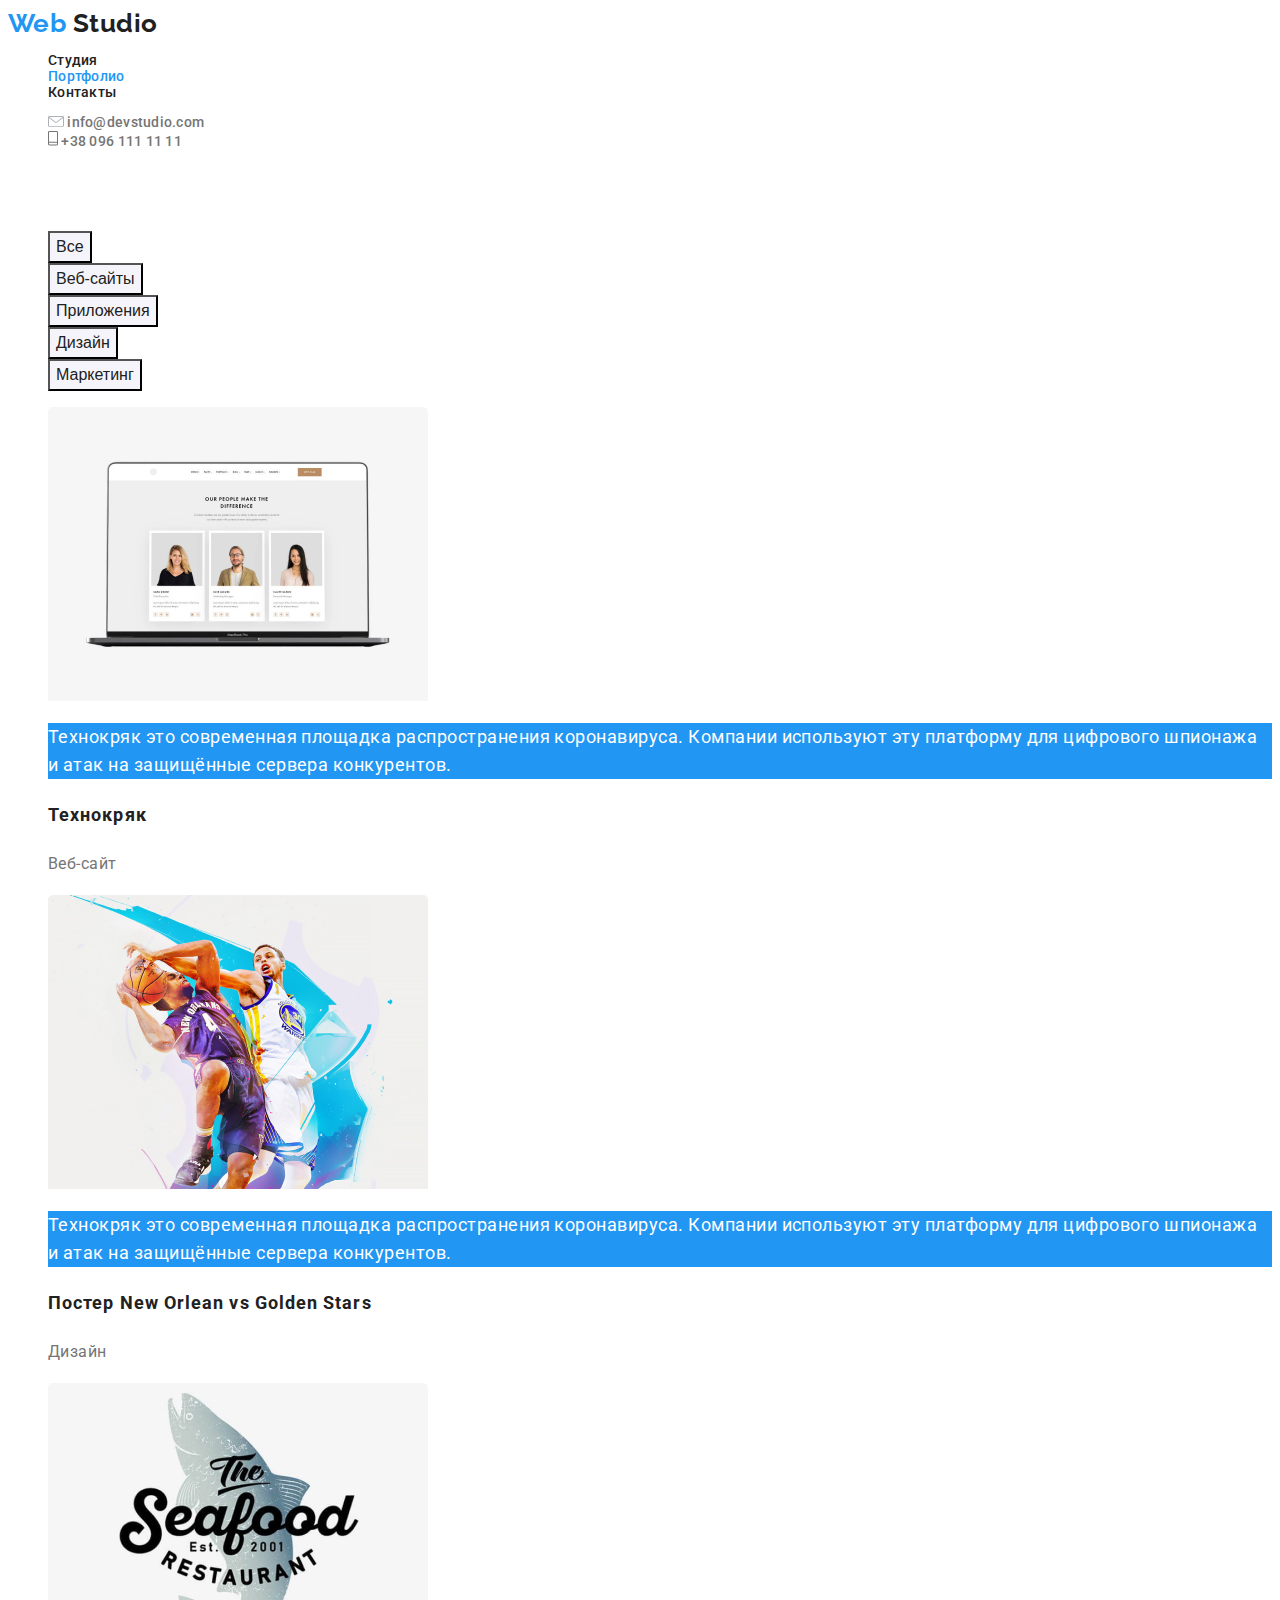
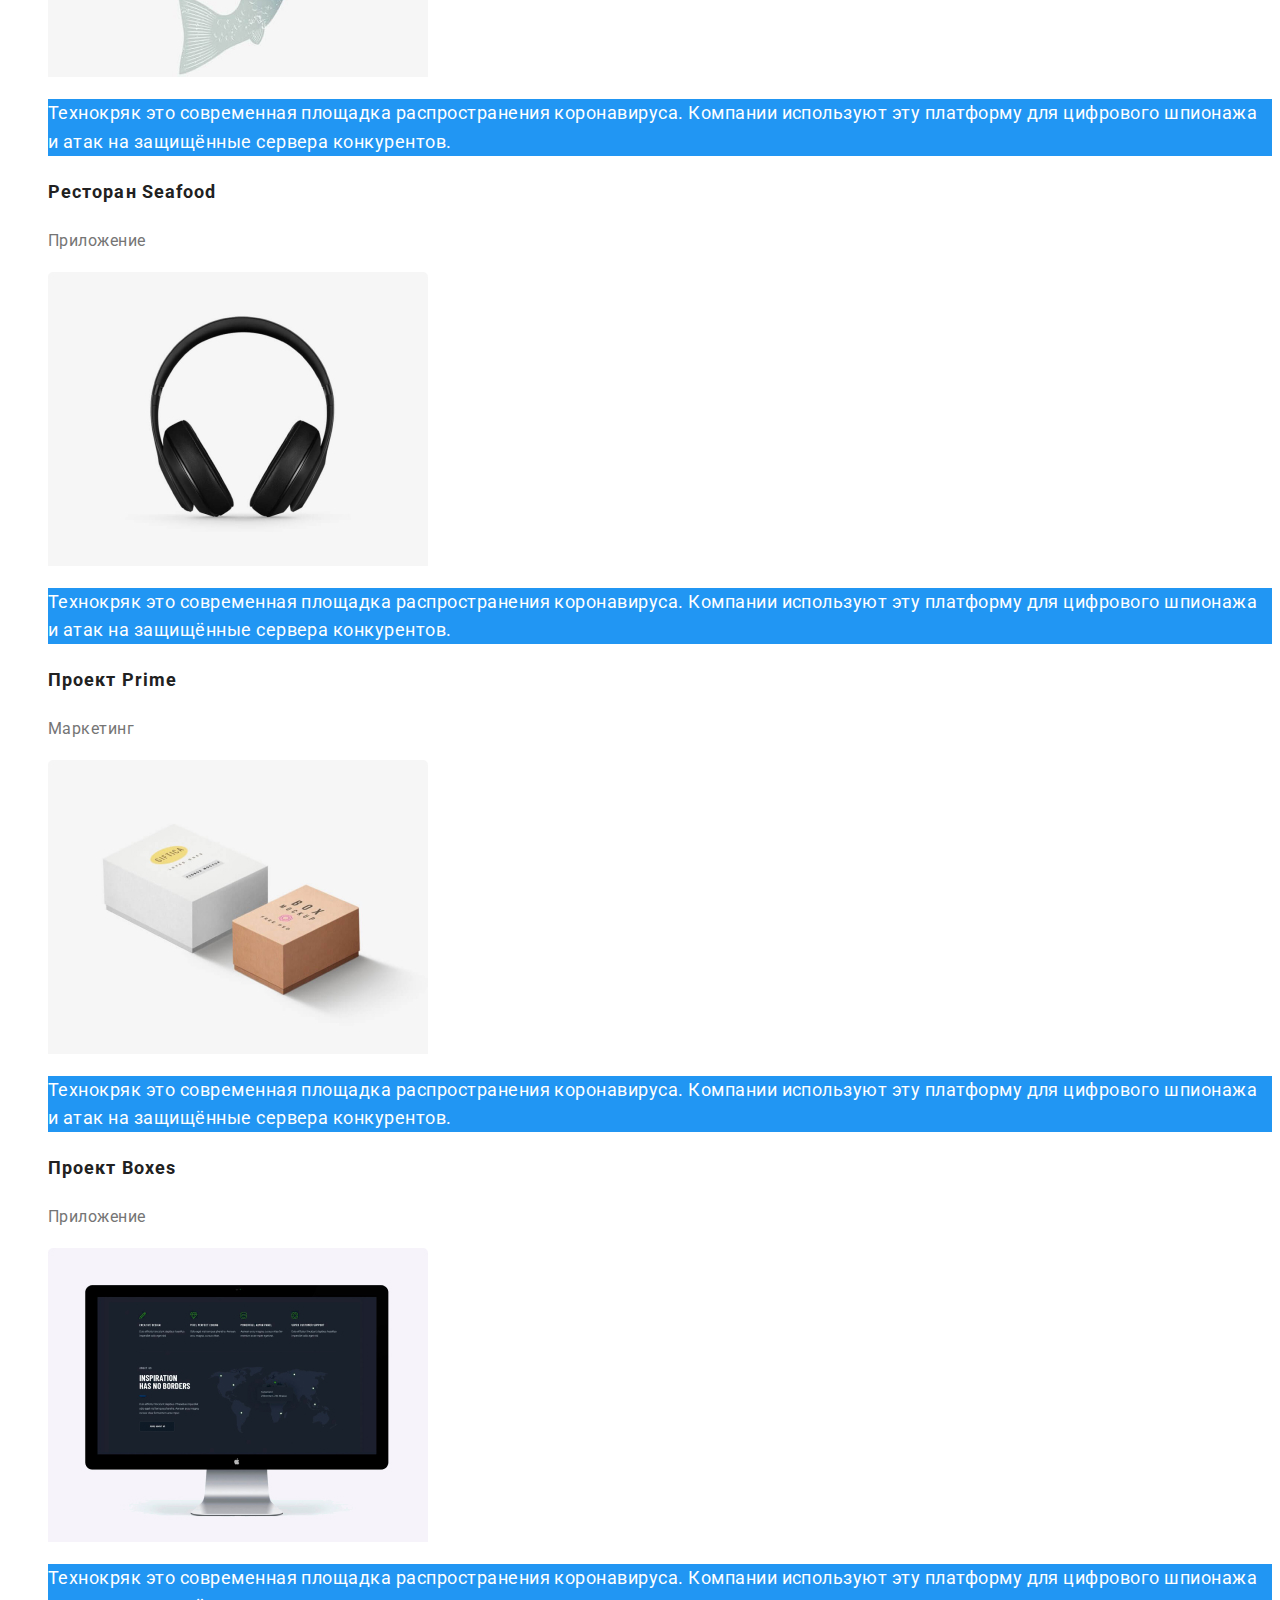
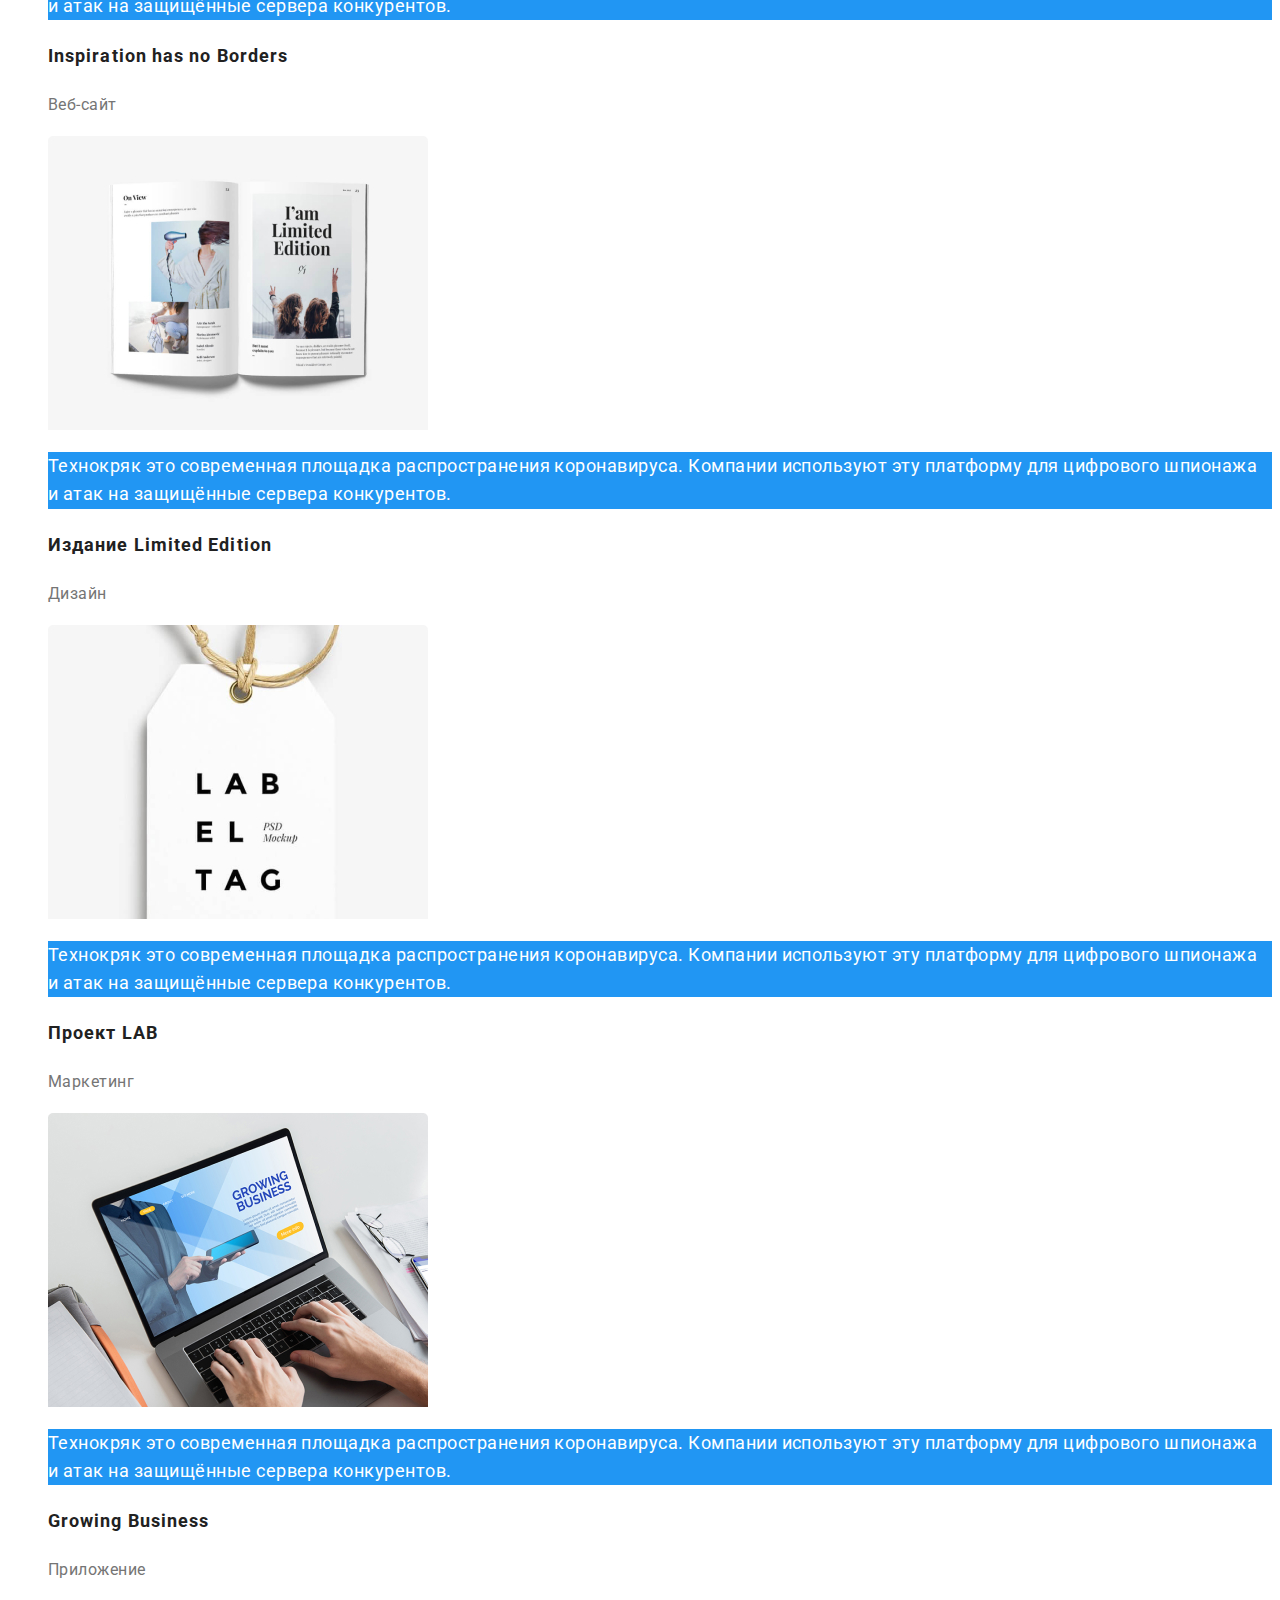
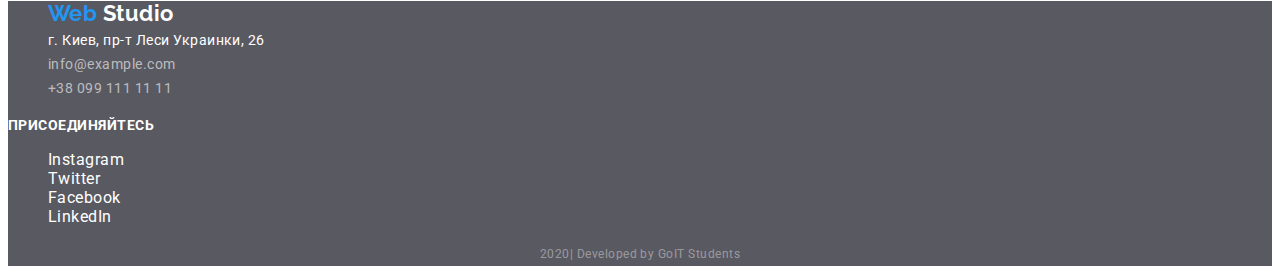
==== portfolio.html @ df4f9306 "Копия ДЗ№2" ====
<!DOCTYPE html>
<html lang="ru">
  <head>
    <meta charset="UTF-8" />
    <meta name="viewport" content="width=device-width, initial-scale=1.0" />
    <title>Portfolio</title>
    <link
      href="https://fonts.googleapis.com/css2?family=Raleway:wght@700&family=Roboto:wght@400;500;700;900&display=swap"
      rel="stylesheet"
    />
    <link rel="stylesheet" href="./css/styles.css" />
  </head>

  <body>
    <!--Шапка сайта-->
    <header>
      <nav>
        <a href="./" class="logo-header"
          ><span class="logo-parth-one">Web</span
          ><span class="logo-parth-two"> Studio</span></a
        >
        <ul class="logo-nav">
          <li><a href="./index.html" class="page">Студия</a></li>
          <li><a href="./portfolio.html" class="page-current">Портфолио</a></li>
          <li><a href="" class="page">Контакты</a></li>
        </ul>
      </nav>

      <ul class="logo-nav">
        <li>
          <img src="./images/mailto.svg" alt="Почта компании" />
          <a href="mailto:info@devstudio.com" class="contact"
            >info@devstudio.com</a
          >
        </li>
        <li>
          <img src="./images/telephone.svg" alt="Телефон компании" />
          <a href="tel:+380961111111" class="contact">+38 096 111 11 11</a>
        </li>
      </ul>
    </header>

    <main>
      <section>
        <h1 class="examples">Наши работы</h1>
        <ul>
          <li><button type="button" class="button">Все</button></li>
          <li><button type="button" class="button">Веб-сайты</button></li>
          <li><button type="button" class="button">Приложения</button></li>
          <li><button type="button" class="button">Дизайн</button></li>
          <li><button type="button" class="button">Маркетинг</button></li>
        </ul>
        <ul>
          <li>
            <a href="">
              <img
                src="./images/portf-one.jpg"
                alt="Веб-сайт Технокряк"
                width="380"
                height="294"
              />
              <p class="examples-text">
                Технокряк это современная площадка распространения коронавируса.
                Компании используют эту платформу для цифрового шпионажа и атак
                на защищённые сервера конкурентов.
              </p>
              <h2 class="examples-title">Технокряк</h2>
              <p class="example-button">Веб-сайт</p>
            </a>
          </li>
          <li>
            <a href="">
              <img
                src="./images/portf-two.jpg"
                alt="Постер New Orlean vs Golden Stars"
                width="380"
                height="294"
              />
              <p class="examples-text">
                Технокряк это современная площадка распространения коронавируса.
                Компании используют эту платформу для цифрового шпионажа и атак
                на защищённые сервера конкурентов.
              </p>
              <h2 class="examples-title">Постер New Orlean vs Golden Stars</h2>
              <p class="example-button">Дизайн</p>
            </a>
          </li>
          <li>
            <a href="">
              <img
                src="./images/portf-three.jpg"
                alt="Веб-приложение для ресторана Seafood"
                width="380"
                height="294"
              />
              <p class="examples-text">
                Технокряк это современная площадка распространения коронавируса.
                Компании используют эту платформу для цифрового шпионажа и атак
                на защищённые сервера конкурентов.
              </p>
              <h2 class="examples-title">Ресторан Seafood</h2>
              <p class="example-button">Приложение</p>
            </a>
          </li>
          <li>
            <a href="">
              <img
                src="./images/portf-four.jpg"
                alt="Проект Prime"
                width="380"
                height="294"
              />
              <p class="examples-text">
                Технокряк это современная площадка распространения коронавируса.
                Компании используют эту платформу для цифрового шпионажа и атак
                на защищённые сервера конкурентов.
              </p>
              <h2 class="examples-title">Проект Prime</h2>
              <p class="example-button">Маркетинг</p>
            </a>
          </li>
          <li>
            <a href="">
              <img
                src="./images/portf-five.jpg"
                alt="Приложение для проекта Boxes"
                width="380"
                height="294"
              />
              <p class="examples-text">
                Технокряк это современная площадка распространения коронавируса.
                Компании используют эту платформу для цифрового шпионажа и атак
                на защищённые сервера конкурентов.
              </p>
              <h2 class="examples-title">Проект Boxes</h2>
              <p class="example-button">Приложение</p>
            </a>
          </li>
          <li>
            <a href="">
              <img
                src="./images/portf-six.jpg"
                alt="Веб-сайт Inspiration has no Borders"
                width="380"
                height="294"
              />
              <p class="examples-text">
                Технокряк это современная площадка распространения коронавируса.
                Компании используют эту платформу для цифрового шпионажа и атак
                на защищённые сервера конкурентов.
              </p>
              <h2 class="examples-title">Inspiration has no Borders</h2>
              <p class="example-button">Веб-сайт</p>
            </a>
          </li>
          <li>
            <a href="">
              <img
                src="./images/portf-seven.jpg"
                alt="Дизайн Издания Limited Edition"
                width="380"
                height="294"
              />
              <p class="examples-text">
                Технокряк это современная площадка распространения коронавируса.
                Компании используют эту платформу для цифрового шпионажа и атак
                на защищённые сервера конкурентов.
              </p>
              <h2 class="examples-title">Издание Limited Edition</h2>
              <p class="example-button">Дизайн</p>
            </a>
          </li>
          <li>
            <a href="">
              <img
                src="./images/portf-eight.jpg"
                alt="Проект LAB"
                width="380"
                height="294"
              />
              <p class="examples-text">
                Технокряк это современная площадка распространения коронавируса.
                Компании используют эту платформу для цифрового шпионажа и атак
                на защищённые сервера конкурентов.
              </p>
              <h2 class="examples-title">Проект LAB</h2>
              <p class="example-button">Маркетинг</p>
            </a>
          </li>
          <li>
            <a href="">
              <img
                src="./images/portf-nine.jpg"
                alt="Приложение для Growing Business"
                width="380"
                height="294"
              />
              <p class="examples-text">
                Технокряк это современная площадка распространения коронавируса.
                Компании используют эту платформу для цифрового шпионажа и атак
                на защищённые сервера конкурентов.
              </p>
              <h2 class="examples-title">Growing Business</h2>
              <p class="example-button">Приложение</p>
            </a>
          </li>
        </ul>
      </section>
    </main>

    <!--Футер-->
    <footer class="footer">
      <address class="adress">
        <ul>
          <li>
            <a href="./" class="logo-footer"
              ><span class="logo-parth-one">Web</span
              ><span class="logo-parth-three"> Studio</span></a
            >
          </li>
          <li>г. Киев, пр-т Леси Украинки, 26</li>
          <li>
            <a href="mailto:info@example.com" class="adress-link"
              >info@example.com</a
            >
          </li>
          <li>
            <a href="tel:+380991111111" class="adress-link"
              >+38 099 111 11 11</a
            >
          </li>
        </ul>
      </address>

      <b class="invoke">присоединяйтесь</b>

      <ul>
        <li>
          <a href="" aria-label="Ссылка на Instagram" class="social-link"
            >Instagram</a
          >
        </li>
        <li>
          <a href="" aria-label="Ссылка на Twitter" class="social-link"
            >Twitter</a
          >
        </li>
        <li>
          <a href="" aria-label="Ссылка на Facebook" class="social-link"
            >Facebook</a
          >
        </li>
        <li>
          <a href="" aria-label="Ссылка на LinkedIn" class="social-link"
            >LinkedIn</a
          >
        </li>
      </ul>

      <p class="autor">2020| Developed by GoIT Students</p>
    </footer>
  </body>
</html>
---- css/styles.css ----
:root {
  --primary-grey-color: #757575;
  --primary-white-color: #ffffff;
  --secondary-black-color: #212121;
  --secondary-dakrgrey-color: rgba(47, 48, 58, 0.8);
  --secondary-lightgrey-color: #f5f4fa;
  --secondary-f-lightgrey-color: rgba(255, 255, 255, 0.6);
  --secondary-flightgrey-color: rgba(255, 255, 255, 0.4);
  --accent-blue-color: #2196f3;
}

body {
  color: var(--primary-grey-color);
  background: var(--primary-white-color);
  font-family: Roboto, sans-serif;
  letter-spacing: 0.03em;
}

a {
  text-decoration: none;
}

li {
  list-style-type: none;
}

/* Шапка сайта */
.logo-header {
  font-family: Raleway, sans-serif;
  font-weight: 700;
  font-size: 26px;
  line-height: 1.19;
}
.logo-parth-one {
  color: var(--accent-blue-color);
}
.logo-parth-two {
  color: var(--secondary-black-color);
}
.logo-nav {
  font-weight: 500;
  font-size: 14px;
  line-height: 1.14;
  letter-spacing: 0.02em;
}
.page {
  color: var(--secondary-black-color);
}
.page:hover,
.page:focus {
  color: var(--accent-blue-color);
}
.page-current {
  color: var(--accent-blue-color);
}
.contact {
  color: var(--primary-grey-color);
}
.contact:hover {
  color: var(--accent-blue-color);
}

/* Герой */
.hero-title {
  color: var(--primary-white-color);
  background: var(--secondary-dakrgrey-color);
  text-align: center;
  font-weight: 900;
  font-size: 44px;
  line-height: 1.36;
  letter-spacing: 0.06em;
  text-transform: uppercase;
}
.hero-button {
  color: var(--primary-white-color);
  background: var(--accent-blue-color);
  font-weight: 700;
  font-size: 16px;
  line-height: 1.88;
  display: flex;
  letter-spacing: 0.06em;
}

/* Наши преимущества */
.benefits-title {
  color: var(--primary-white-color);
}
.benefits-subtitle {
  color: var(--secondary-black-color);
  font-weight: 700;
  font-size: 14px;
  line-height: 1.14;
  text-transform: uppercase;
}

/* Чем мы занимаемся */
.directions-title {
  color: var(--secondary-black-color);
  text-align: center;
  font-weight: 700;
  font-size: 36px;
  line-height: 1.17;
}
.directions-subtitle {
  color: var(--primary-white-color);
  background: var(--secondary-dakrgrey-color);
  font-weight: 700;
  font-size: 14px;
  line-height: 1.14;
  text-align: center;
  text-transform: uppercase;
}

/* Наша команда */
.team {
  background: var(--secondary-lightgrey-color);
}
.team-title {
  color: var(--secondary-black-color);
  text-align: center;
  font-weight: 700;
  font-size: 36px;
  line-height: 1.17;
}
.team-subtitle {
  color: var(--secondary-black-color);
  font-weight: 500;
  font-size: 16px;
  line-height: 1.19;
  text-align: center;
}
.social-link {
  color: var(--primary-grey-color);
}
.social-link:hover {
  color: var(--accent-blue-color);
}
.team-text {
  text-align: center;
}
/* Наши клиенты */
.clients {
  color: var(--secondary-black-color);
  text-align: center;
  font-weight: 700;
  font-size: 36px;
  line-height: 1.17;
}
/* Наши работы */
.examples {
  color: var(--primary-white-color);
}
.button {
  color: var(--secondary-black-color);
  background: var(--secondary-lightgrey-color);
  font-weight: 500;
  font-size: 16px;
  line-height: 1.63;
  text-align: center;
}
.button:hover {
  color: var(--primary-white-color);
  background: var(--accent-blue-color);
}
.button:focus {
  color: var(--primary-white-color);
  background: var(--accent-blue-color);
}
.examples-text {
  color: var(--primary-white-color);
  background: var(--accent-blue-color);
  font-size: 18px;
  line-height: 1.56;
}
.examples-title {
  color: var(--secondary-black-color);
  font-weight: 700;
  font-size: 18px;
  line-height: 2;
  letter-spacing: 0.06em;
}
.example-button {
  color: var(--primary-grey-color);
  font-size: 16px;
  line-height: 1.88;
}

/* Футер */
.footer {
  color: var(--primary-white-color);
  background: var(--secondary-dakrgrey-color);
}
.adress {
  font-style: normal;
  font-size: 14px;
  line-height: 1.71;
}
.logo-footer {
  font-family: Raleway, sans-serif;
  font-weight: 700;
  font-size: 22px;
  line-height: 1.18;
  text-decoration: none;
}
.logo-parth-three {
  color: var(--primary-white-color);
}
.invoke {
  font-weight: 700;
  font-size: 14px;
  line-height: 1.14;
  text-transform: uppercase;
}
.adress-link {
  color: var(--secondary-f-lightgrey-color);
}
.footer .social-link {
  color: var(--primary-white-color);
}
.footer .social-link:hover {
  color: var(--accent-blue-color);
}
.autor {
  color: var(--secondary-flightgrey-color);
  font-size: 12px;
  line-height: 2;
  text-align: center;
}
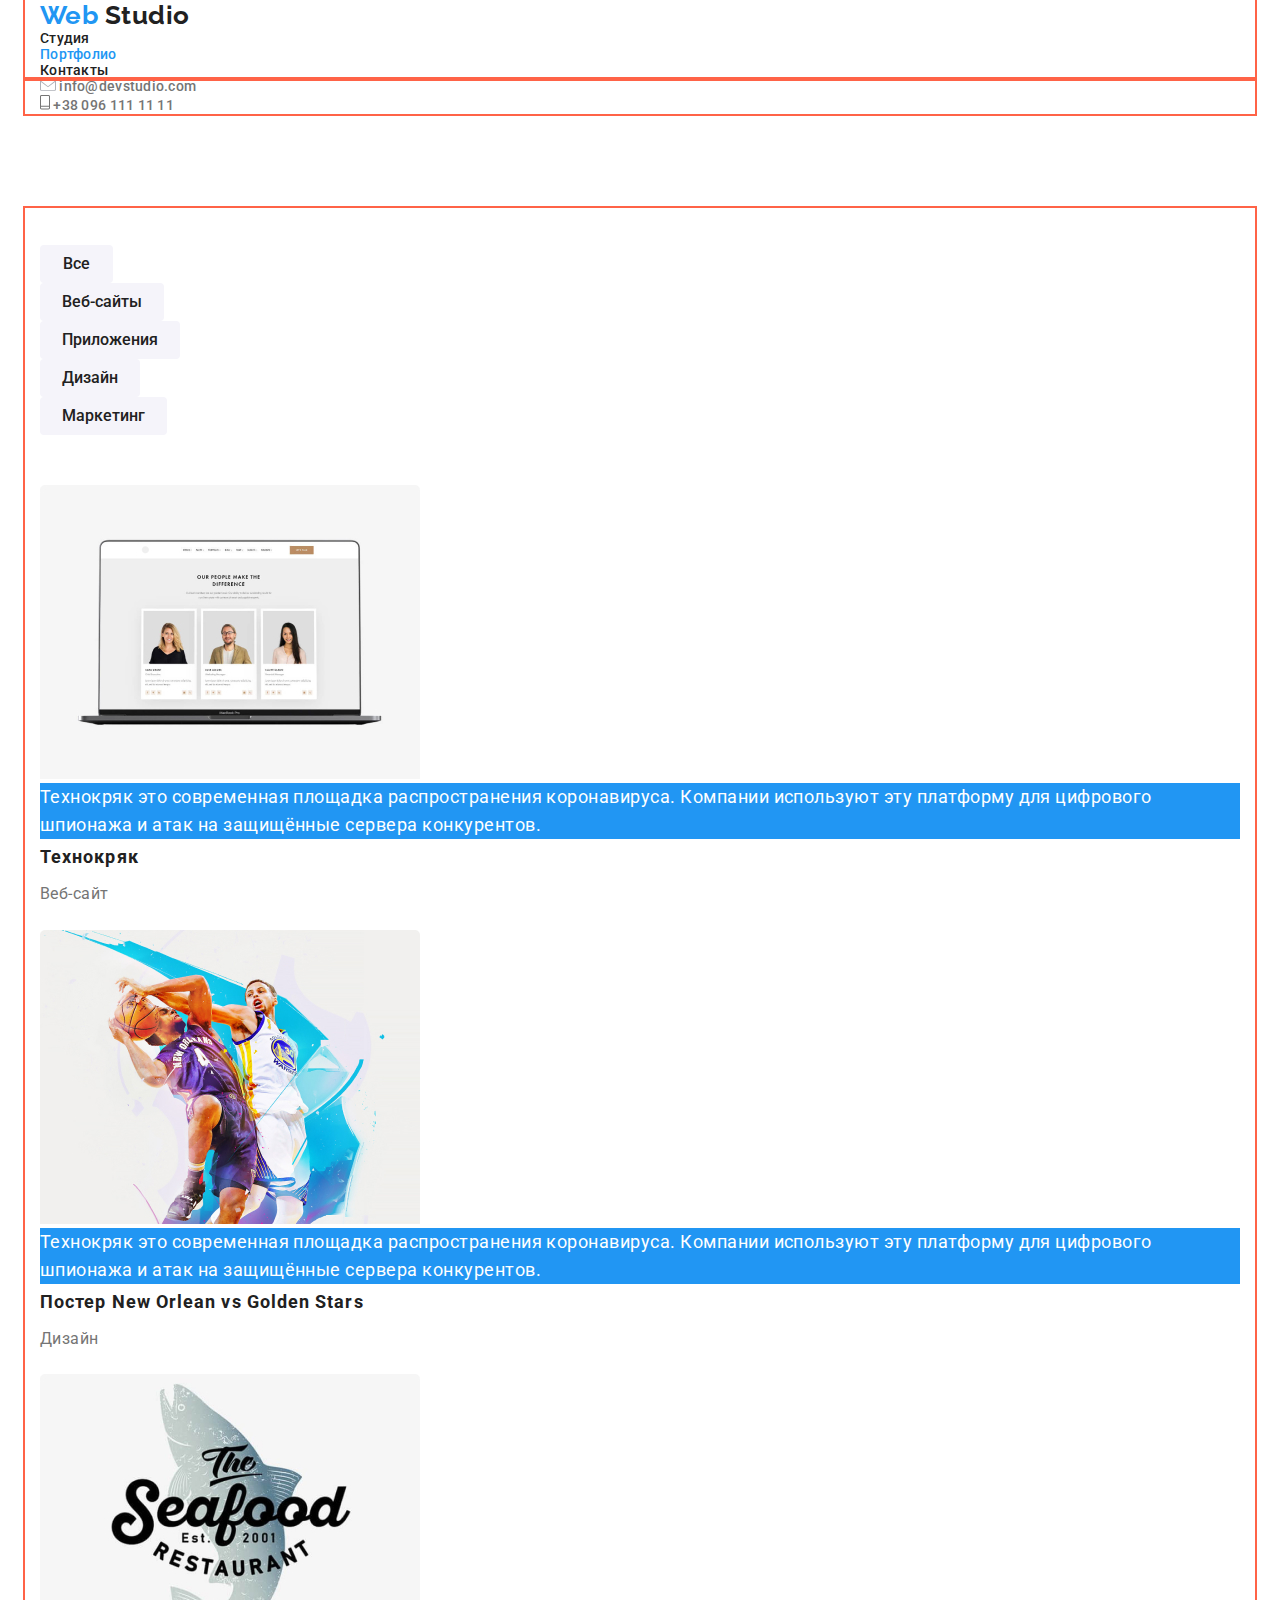
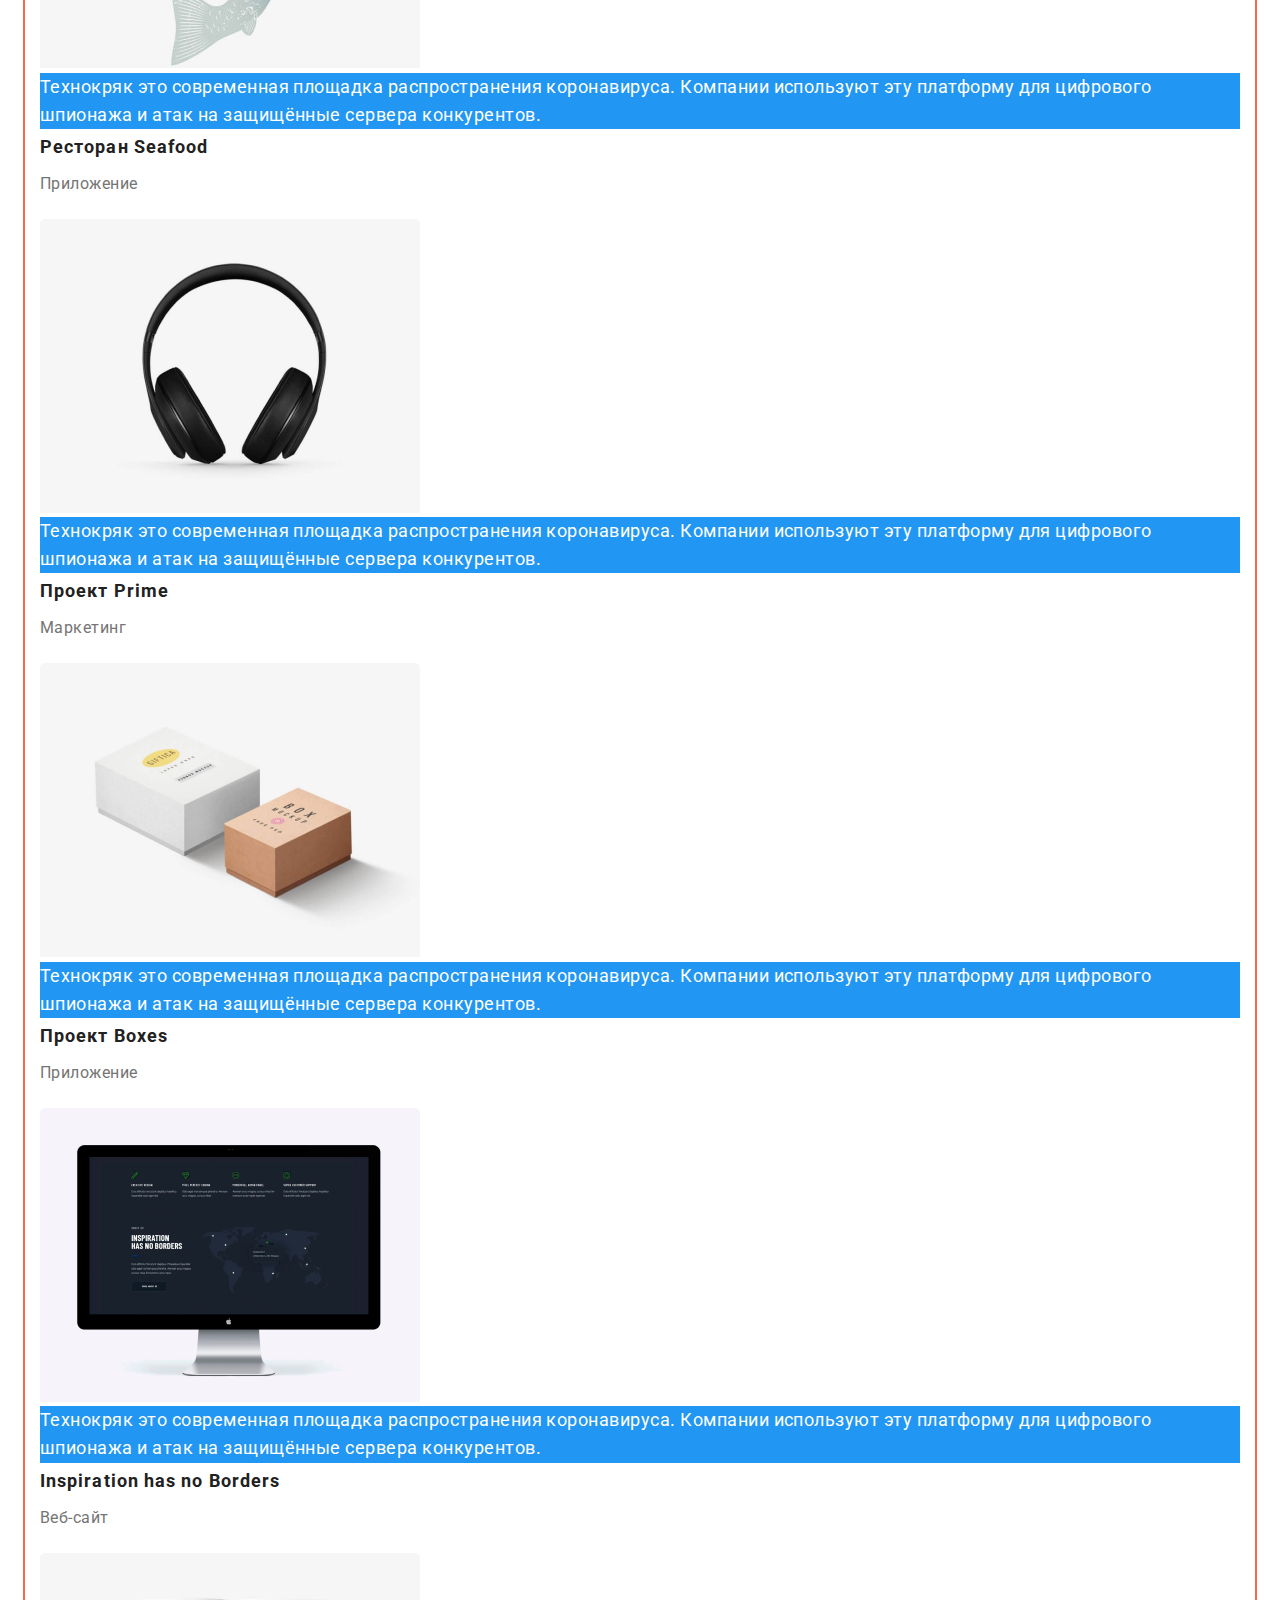
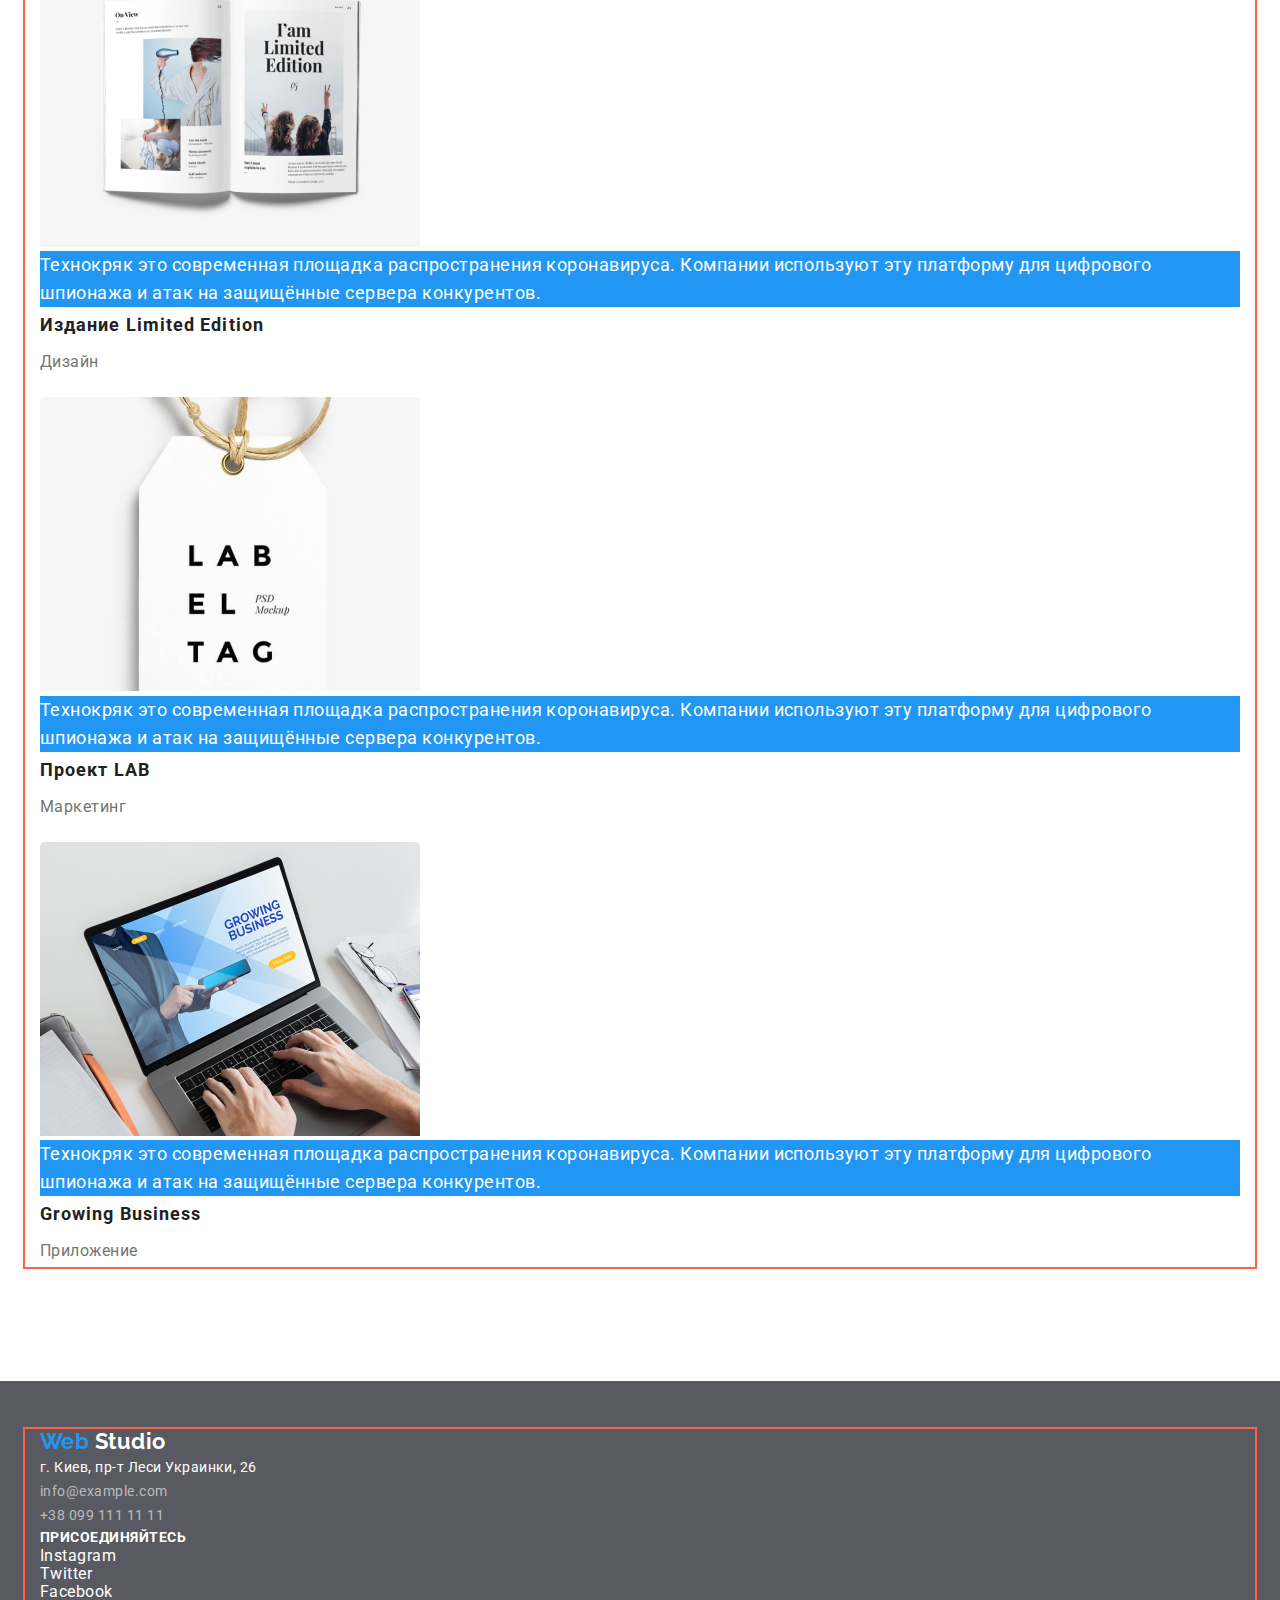
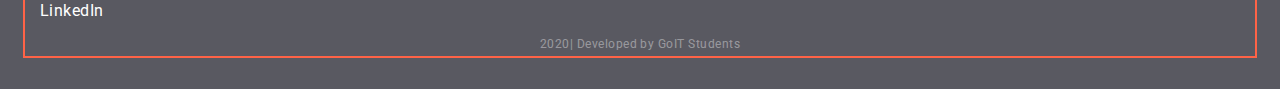
==== commit c3d68d98: "Общая геометрия" ====
--- a/portfolio.html
+++ b/portfolio.html
@@ -8,256 +8,275 @@
       href="https://fonts.googleapis.com/css2?family=Raleway:wght@700&family=Roboto:wght@400;500;700;900&display=swap"
       rel="stylesheet"
     />
+    <link
+      rel="stylesheet"
+      href="https://cdnjs.cloudflare.com/ajax/libs/modern-normalize/0.6.0/modern-normalize.min.css"
+    />
     <link rel="stylesheet" href="./css/styles.css" />
   </head>
 
   <body>
     <!--Шапка сайта-->
     <header>
-      <nav>
-        <a href="./" class="logo-header"
-          ><span class="logo-parth-one">Web</span
-          ><span class="logo-parth-two"> Studio</span></a
-        >
+      <div class="container">
+        <nav>
+          <a href="./" class="logo-header"
+            ><span class="logo-parth-one">Web</span
+            ><span class="logo-parth-two"> Studio</span></a
+          >
+          <ul class="logo-nav">
+            <li><a href="./index.html" class="page">Студия</a></li>
+            <li>
+              <a href="./portfolio.html" class="page-current">Портфолио</a>
+            </li>
+            <li><a href="" class="page">Контакты</a></li>
+          </ul>
+        </nav>
+      </div>
+
+      <div class="container">
         <ul class="logo-nav">
-          <li><a href="./index.html" class="page">Студия</a></li>
-          <li><a href="./portfolio.html" class="page-current">Портфолио</a></li>
-          <li><a href="" class="page">Контакты</a></li>
+          <li>
+            <img src="./images/mailto.svg" alt="Почта компании" />
+            <a href="mailto:info@devstudio.com" class="contact"
+              >info@devstudio.com</a
+            >
+          </li>
+          <li>
+            <img src="./images/telephone.svg" alt="Телефон компании" />
+            <a href="tel:+380961111111" class="contact">+38 096 111 11 11</a>
+          </li>
         </ul>
-      </nav>
-
-      <ul class="logo-nav">
-        <li>
-          <img src="./images/mailto.svg" alt="Почта компании" />
-          <a href="mailto:info@devstudio.com" class="contact"
-            >info@devstudio.com</a
-          >
-        </li>
-        <li>
-          <img src="./images/telephone.svg" alt="Телефон компании" />
-          <a href="tel:+380961111111" class="contact">+38 096 111 11 11</a>
-        </li>
-      </ul>
+      </div>
     </header>
 
     <main>
-      <section>
-        <h1 class="examples">Наши работы</h1>
-        <ul>
-          <li><button type="button" class="button">Все</button></li>
-          <li><button type="button" class="button">Веб-сайты</button></li>
-          <li><button type="button" class="button">Приложения</button></li>
-          <li><button type="button" class="button">Дизайн</button></li>
-          <li><button type="button" class="button">Маркетинг</button></li>
-        </ul>
-        <ul>
-          <li>
-            <a href="">
-              <img
-                src="./images/portf-one.jpg"
-                alt="Веб-сайт Технокряк"
-                width="380"
-                height="294"
-              />
-              <p class="examples-text">
-                Технокряк это современная площадка распространения коронавируса.
-                Компании используют эту платформу для цифрового шпионажа и атак
-                на защищённые сервера конкурентов.
-              </p>
-              <h2 class="examples-title">Технокряк</h2>
-              <p class="example-button">Веб-сайт</p>
-            </a>
-          </li>
-          <li>
-            <a href="">
-              <img
-                src="./images/portf-two.jpg"
-                alt="Постер New Orlean vs Golden Stars"
-                width="380"
-                height="294"
-              />
-              <p class="examples-text">
-                Технокряк это современная площадка распространения коронавируса.
-                Компании используют эту платформу для цифрового шпионажа и атак
-                на защищённые сервера конкурентов.
-              </p>
-              <h2 class="examples-title">Постер New Orlean vs Golden Stars</h2>
-              <p class="example-button">Дизайн</p>
-            </a>
-          </li>
-          <li>
-            <a href="">
-              <img
-                src="./images/portf-three.jpg"
-                alt="Веб-приложение для ресторана Seafood"
-                width="380"
-                height="294"
-              />
-              <p class="examples-text">
-                Технокряк это современная площадка распространения коронавируса.
-                Компании используют эту платформу для цифрового шпионажа и атак
-                на защищённые сервера конкурентов.
-              </p>
-              <h2 class="examples-title">Ресторан Seafood</h2>
-              <p class="example-button">Приложение</p>
-            </a>
-          </li>
-          <li>
-            <a href="">
-              <img
-                src="./images/portf-four.jpg"
-                alt="Проект Prime"
-                width="380"
-                height="294"
-              />
-              <p class="examples-text">
-                Технокряк это современная площадка распространения коронавируса.
-                Компании используют эту платформу для цифрового шпионажа и атак
-                на защищённые сервера конкурентов.
-              </p>
-              <h2 class="examples-title">Проект Prime</h2>
-              <p class="example-button">Маркетинг</p>
-            </a>
-          </li>
-          <li>
-            <a href="">
-              <img
-                src="./images/portf-five.jpg"
-                alt="Приложение для проекта Boxes"
-                width="380"
-                height="294"
-              />
-              <p class="examples-text">
-                Технокряк это современная площадка распространения коронавируса.
-                Компании используют эту платформу для цифрового шпионажа и атак
-                на защищённые сервера конкурентов.
-              </p>
-              <h2 class="examples-title">Проект Boxes</h2>
-              <p class="example-button">Приложение</p>
-            </a>
-          </li>
-          <li>
-            <a href="">
-              <img
-                src="./images/portf-six.jpg"
-                alt="Веб-сайт Inspiration has no Borders"
-                width="380"
-                height="294"
-              />
-              <p class="examples-text">
-                Технокряк это современная площадка распространения коронавируса.
-                Компании используют эту платформу для цифрового шпионажа и атак
-                на защищённые сервера конкурентов.
-              </p>
-              <h2 class="examples-title">Inspiration has no Borders</h2>
-              <p class="example-button">Веб-сайт</p>
-            </a>
-          </li>
-          <li>
-            <a href="">
-              <img
-                src="./images/portf-seven.jpg"
-                alt="Дизайн Издания Limited Edition"
-                width="380"
-                height="294"
-              />
-              <p class="examples-text">
-                Технокряк это современная площадка распространения коронавируса.
-                Компании используют эту платформу для цифрового шпионажа и атак
-                на защищённые сервера конкурентов.
-              </p>
-              <h2 class="examples-title">Издание Limited Edition</h2>
-              <p class="example-button">Дизайн</p>
-            </a>
-          </li>
-          <li>
-            <a href="">
-              <img
-                src="./images/portf-eight.jpg"
-                alt="Проект LAB"
-                width="380"
-                height="294"
-              />
-              <p class="examples-text">
-                Технокряк это современная площадка распространения коронавируса.
-                Компании используют эту платформу для цифрового шпионажа и атак
-                на защищённые сервера конкурентов.
-              </p>
-              <h2 class="examples-title">Проект LAB</h2>
-              <p class="example-button">Маркетинг</p>
-            </a>
-          </li>
-          <li>
-            <a href="">
-              <img
-                src="./images/portf-nine.jpg"
-                alt="Приложение для Growing Business"
-                width="380"
-                height="294"
-              />
-              <p class="examples-text">
-                Технокряк это современная площадка распространения коронавируса.
-                Компании используют эту платформу для цифрового шпионажа и атак
-                на защищённые сервера конкурентов.
-              </p>
-              <h2 class="examples-title">Growing Business</h2>
-              <p class="example-button">Приложение</p>
-            </a>
-          </li>
-        </ul>
+      <section class="section-examples">
+        <div class="container">
+          <h1 class="examples">Наши работы</h1>
+          <div class="filter">
+            <ul>
+              <li><button type="button" class="button">Все</button></li>
+              <li><button type="button" class="button">Веб-сайты</button></li>
+              <li><button type="button" class="button">Приложения</button></li>
+              <li><button type="button" class="button">Дизайн</button></li>
+              <li><button type="button" class="button">Маркетинг</button></li>
+            </ul>
+          </div>
+
+          <ul>
+            <li>
+              <a href="">
+                <img
+                  src="./images/portf-one.jpg"
+                  alt="Веб-сайт Технокряк"
+                  width="380"
+                  height="294"
+                />
+                <p class="examples-text">
+                  Технокряк это современная площадка распространения
+                  коронавируса. Компании используют эту платформу для цифрового
+                  шпионажа и атак на защищённые сервера конкурентов.
+                </p>
+                <h2 class="examples-title">Технокряк</h2>
+                <p class="example-button">Веб-сайт</p>
+              </a>
+            </li>
+            <li>
+              <a href="">
+                <img
+                  src="./images/portf-two.jpg"
+                  alt="Постер New Orlean vs Golden Stars"
+                  width="380"
+                  height="294"
+                />
+                <p class="examples-text">
+                  Технокряк это современная площадка распространения
+                  коронавируса. Компании используют эту платформу для цифрового
+                  шпионажа и атак на защищённые сервера конкурентов.
+                </p>
+                <h2 class="examples-title">
+                  Постер New Orlean vs Golden Stars
+                </h2>
+                <p class="example-button">Дизайн</p>
+              </a>
+            </li>
+            <li>
+              <a href="">
+                <img
+                  src="./images/portf-three.jpg"
+                  alt="Веб-приложение для ресторана Seafood"
+                  width="380"
+                  height="294"
+                />
+                <p class="examples-text">
+                  Технокряк это современная площадка распространения
+                  коронавируса. Компании используют эту платформу для цифрового
+                  шпионажа и атак на защищённые сервера конкурентов.
+                </p>
+                <h2 class="examples-title">Ресторан Seafood</h2>
+                <p class="example-button">Приложение</p>
+              </a>
+            </li>
+            <li>
+              <a href="">
+                <img
+                  src="./images/portf-four.jpg"
+                  alt="Проект Prime"
+                  width="380"
+                  height="294"
+                />
+                <p class="examples-text">
+                  Технокряк это современная площадка распространения
+                  коронавируса. Компании используют эту платформу для цифрового
+                  шпионажа и атак на защищённые сервера конкурентов.
+                </p>
+                <h2 class="examples-title">Проект Prime</h2>
+                <p class="example-button">Маркетинг</p>
+              </a>
+            </li>
+            <li>
+              <a href="">
+                <img
+                  src="./images/portf-five.jpg"
+                  alt="Приложение для проекта Boxes"
+                  width="380"
+                  height="294"
+                />
+                <p class="examples-text">
+                  Технокряк это современная площадка распространения
+                  коронавируса. Компании используют эту платформу для цифрового
+                  шпионажа и атак на защищённые сервера конкурентов.
+                </p>
+                <h2 class="examples-title">Проект Boxes</h2>
+                <p class="example-button">Приложение</p>
+              </a>
+            </li>
+            <li>
+              <a href="">
+                <img
+                  src="./images/portf-six.jpg"
+                  alt="Веб-сайт Inspiration has no Borders"
+                  width="380"
+                  height="294"
+                />
+                <p class="examples-text">
+                  Технокряк это современная площадка распространения
+                  коронавируса. Компании используют эту платформу для цифрового
+                  шпионажа и атак на защищённые сервера конкурентов.
+                </p>
+                <h2 class="examples-title">Inspiration has no Borders</h2>
+                <p class="example-button">Веб-сайт</p>
+              </a>
+            </li>
+            <li>
+              <a href="">
+                <img
+                  src="./images/portf-seven.jpg"
+                  alt="Дизайн Издания Limited Edition"
+                  width="380"
+                  height="294"
+                />
+                <p class="examples-text">
+                  Технокряк это современная площадка распространения
+                  коронавируса. Компании используют эту платформу для цифрового
+                  шпионажа и атак на защищённые сервера конкурентов.
+                </p>
+                <h2 class="examples-title">Издание Limited Edition</h2>
+                <p class="example-button">Дизайн</p>
+              </a>
+            </li>
+            <li>
+              <a href="">
+                <img
+                  src="./images/portf-eight.jpg"
+                  alt="Проект LAB"
+                  width="380"
+                  height="294"
+                />
+                <p class="examples-text">
+                  Технокряк это современная площадка распространения
+                  коронавируса. Компании используют эту платформу для цифрового
+                  шпионажа и атак на защищённые сервера конкурентов.
+                </p>
+                <h2 class="examples-title">Проект LAB</h2>
+                <p class="example-button">Маркетинг</p>
+              </a>
+            </li>
+            <li>
+              <a href="">
+                <img
+                  src="./images/portf-nine.jpg"
+                  alt="Приложение для Growing Business"
+                  width="380"
+                  height="294"
+                />
+                <p class="examples-text">
+                  Технокряк это современная площадка распространения
+                  коронавируса. Компании используют эту платформу для цифрового
+                  шпионажа и атак на защищённые сервера конкурентов.
+                </p>
+                <h2 class="examples-title">Growing Business</h2>
+                <p class="example-button">Приложение</p>
+              </a>
+            </li>
+          </ul>
+        </div>
       </section>
     </main>
 
     <!--Футер-->
     <footer class="footer">
-      <address class="adress">
+      <div class="container">
+        <address class="adress">
+          <ul>
+            <li>
+              <a href="./" class="logo-footer"
+                ><span class="logo-parth-one">Web</span
+                ><span class="logo-parth-three"> Studio</span></a
+              >
+            </li>
+            <li>г. Киев, пр-т Леси Украинки, 26</li>
+            <li>
+              <a href="mailto:info@example.com" class="adress-link"
+                >info@example.com</a
+              >
+            </li>
+            <li>
+              <a href="tel:+380991111111" class="adress-link"
+                >+38 099 111 11 11</a
+              >
+            </li>
+          </ul>
+        </address>
+
+        <b class="invoke">присоединяйтесь</b>
+
         <ul>
           <li>
-            <a href="./" class="logo-footer"
-              ><span class="logo-parth-one">Web</span
-              ><span class="logo-parth-three"> Studio</span></a
-            >
-          </li>
-          <li>г. Киев, пр-т Леси Украинки, 26</li>
-          <li>
-            <a href="mailto:info@example.com" class="adress-link"
-              >info@example.com</a
-            >
-          </li>
-          <li>
-            <a href="tel:+380991111111" class="adress-link"
-              >+38 099 111 11 11</a
+            <a href="" aria-label="Ссылка на Instagram" class="social-link"
+              >Instagram</a
+            >
+          </li>
+          <li>
+            <a href="" aria-label="Ссылка на Twitter" class="social-link"
+              >Twitter</a
+            >
+          </li>
+          <li>
+            <a href="" aria-label="Ссылка на Facebook" class="social-link"
+              >Facebook</a
+            >
+          </li>
+          <li>
+            <a href="" aria-label="Ссылка на LinkedIn" class="social-link"
+              >LinkedIn</a
             >
           </li>
         </ul>
-      </address>
-
-      <b class="invoke">присоединяйтесь</b>
-
-      <ul>
-        <li>
-          <a href="" aria-label="Ссылка на Instagram" class="social-link"
-            >Instagram</a
-          >
-        </li>
-        <li>
-          <a href="" aria-label="Ссылка на Twitter" class="social-link"
-            >Twitter</a
-          >
-        </li>
-        <li>
-          <a href="" aria-label="Ссылка на Facebook" class="social-link"
-            >Facebook</a
-          >
-        </li>
-        <li>
-          <a href="" aria-label="Ссылка на LinkedIn" class="social-link"
-            >LinkedIn</a
-          >
-        </li>
-      </ul>
-
-      <p class="autor">2020| Developed by GoIT Students</p>
+
+        <p class="autor">2020| Developed by GoIT Students</p>
+      </div>
     </footer>
   </body>
 </html>
--- a/css/styles.css
+++ b/css/styles.css
@@ -20,10 +20,21 @@
   text-decoration: none;
 }
 
-li {
+ul {
   list-style-type: none;
-}
-
+  margin-top: 0px;
+  margin-bottom: 0px;
+  padding-inline-start: 0px;
+}
+
+.container {
+  width: 1230px;
+  margin-left: auto;
+  margin-right: auto;
+  padding-left: 15px;
+  padding-right: 15px;
+  outline: 2px solid tomato;
+}
 /* Шапка сайта */
 .logo-header {
   font-family: Raleway, sans-serif;
@@ -61,15 +72,20 @@
 }
 
 /* Герой */
+.hero {
+  background-color: var(--secondary-dakrgrey-color);
+  text-align: center;
+}
 .hero-title {
   color: var(--primary-white-color);
-  background: var(--secondary-dakrgrey-color);
-  text-align: center;
   font-weight: 900;
   font-size: 44px;
   line-height: 1.36;
   letter-spacing: 0.06em;
   text-transform: uppercase;
+
+  margin-top: 0px;
+  margin-bottom: 46px;
 }
 .hero-button {
   color: var(--primary-white-color);
@@ -77,13 +93,23 @@
   font-weight: 700;
   font-size: 16px;
   line-height: 1.88;
-  display: flex;
   letter-spacing: 0.06em;
+
+  border-radius: 4px;
+  padding: 10px 32px;
+  min-width: 200px;
+  border: none;
 }
 
 /* Наши преимущества */
+.benefits {
+  padding-top: 94px;
+  padding-bottom: 94px;
+}
 .benefits-title {
   color: var(--primary-white-color);
+  margin-top: 0px;
+  margin-bottom: 0px;
 }
 .benefits-subtitle {
   color: var(--secondary-black-color);
@@ -91,15 +117,26 @@
   font-size: 14px;
   line-height: 1.14;
   text-transform: uppercase;
+  margin-top: 0px;
+  margin-bottom: 10px;
+}
+.benefits-text {
+  margin-top: 0px;
+  margin-bottom: 0px;
 }
 
 /* Чем мы занимаемся */
+.directions {
+  padding-bottom: 113px;
+}
 .directions-title {
   color: var(--secondary-black-color);
   text-align: center;
   font-weight: 700;
   font-size: 36px;
   line-height: 1.17;
+  margin-top: 0px;
+  margin-bottom: 50px;
 }
 .directions-subtitle {
   color: var(--primary-white-color);
@@ -109,11 +146,17 @@
   line-height: 1.14;
   text-align: center;
   text-transform: uppercase;
+  margin-top: 0px;
+  margin-bottom: 0px;
+  padding-top: 27px;
+  padding-bottom: 27px;
 }
 
 /* Наша команда */
 .team {
   background: var(--secondary-lightgrey-color);
+  padding-top: 75px;
+  padding-bottom: 113px;
 }
 .team-title {
   color: var(--secondary-black-color);
@@ -121,6 +164,8 @@
   font-weight: 700;
   font-size: 36px;
   line-height: 1.17;
+  margin-top: 0px;
+  margin-bottom: 50px;
 }
 .team-subtitle {
   color: var(--secondary-black-color);
@@ -128,6 +173,8 @@
   font-size: 16px;
   line-height: 1.19;
   text-align: center;
+  margin-top: 0px;
+  margin-bottom: 10px;
 }
 .social-link {
   color: var(--primary-grey-color);
@@ -137,18 +184,35 @@
 }
 .team-text {
   text-align: center;
+  margin-top: 0px;
+  margin-bottom: 16px;
 }
 /* Наши клиенты */
+.section-clients {
+  padding-top: 75px;
+  padding-bottom: 94px;
+}
 .clients {
   color: var(--secondary-black-color);
   text-align: center;
   font-weight: 700;
   font-size: 36px;
   line-height: 1.17;
+  margin-top: 0px;
+  margin-bottom: 50px;
 }
 /* Наши работы */
+.section-examples {
+  padding-top: 94px;
+  padding-bottom: 94px;
+}
 .examples {
   color: var(--primary-white-color);
+  margin-top: 0px;
+  margin-bottom: 0px;
+}
+.filter {
+  margin-bottom: 50px;
 }
 .button {
   color: var(--secondary-black-color);
@@ -157,6 +221,10 @@
   font-size: 16px;
   line-height: 1.63;
   text-align: center;
+  padding: 6px 22px;
+  min-width: 73px;
+  border: none;
+  border-radius: 4px;
 }
 .button:hover {
   color: var(--primary-white-color);
@@ -171,6 +239,9 @@
   background: var(--accent-blue-color);
   font-size: 18px;
   line-height: 1.56;
+  margin-top: 0px;
+  margin-bottom: 0px;
+  padding: 63px 24 px;
 }
 .examples-title {
   color: var(--secondary-black-color);
@@ -178,17 +249,23 @@
   font-size: 18px;
   line-height: 2;
   letter-spacing: 0.06em;
+  margin-top: 0px;
+  margin-bottom: 4px;
 }
 .example-button {
   color: var(--primary-grey-color);
   font-size: 16px;
   line-height: 1.88;
+  margin-top: 0px;
+  margin-bottom: 20px;
 }
 
 /* Футер */
 .footer {
   color: var(--primary-white-color);
   background: var(--secondary-dakrgrey-color);
+  padding-top: 48px;
+  padding-bottom: 21px;
 }
 .adress {
   font-style: normal;
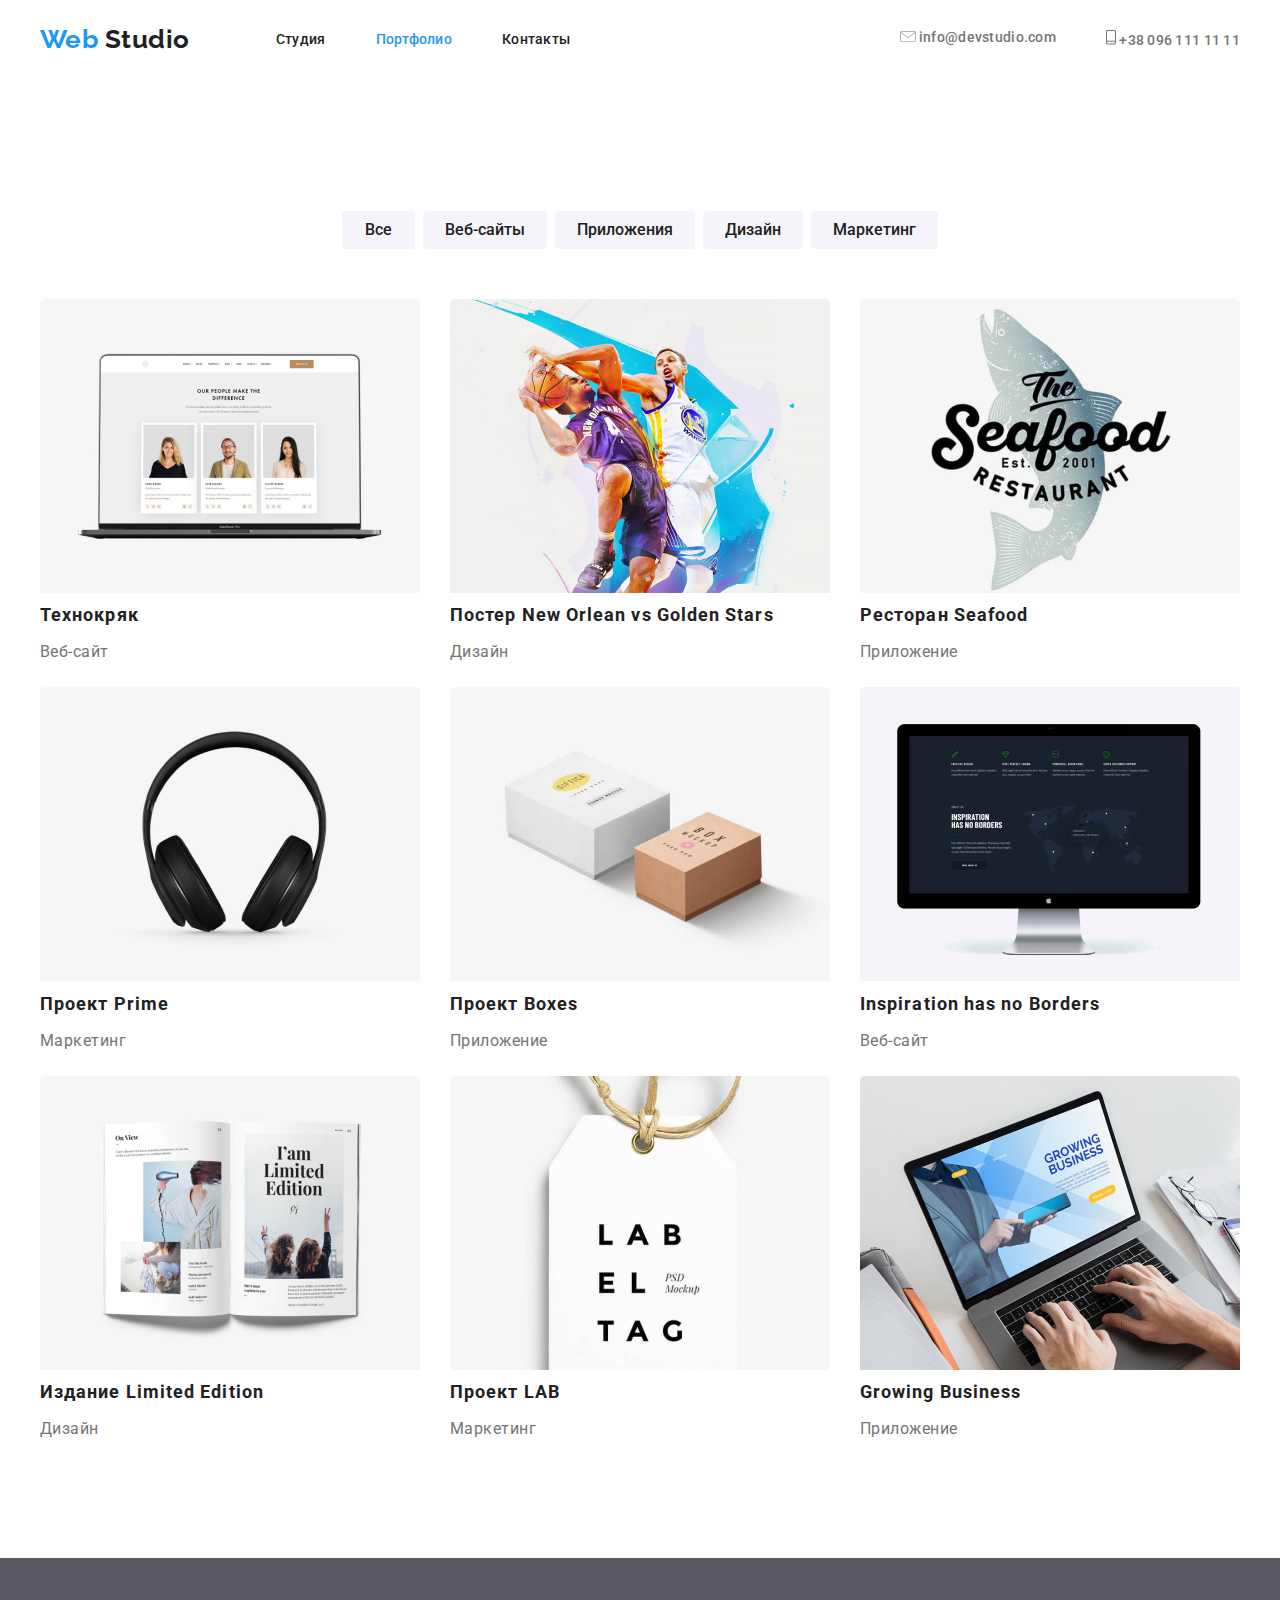
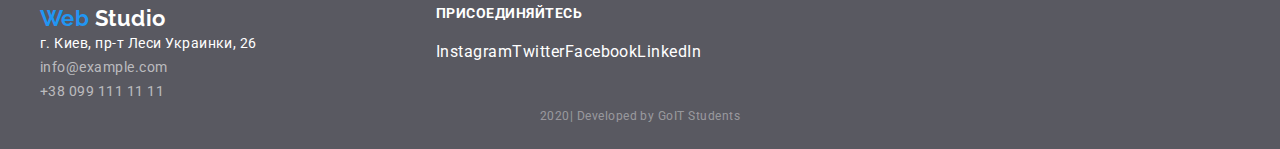
==== commit ed56227b: "Полная геометрия" ====
--- a/portfolio.html
+++ b/portfolio.html
@@ -18,33 +18,35 @@
   <body>
     <!--Шапка сайта-->
     <header>
-      <div class="container">
-        <nav>
+      <div class="container flex">
+        <nav class="flex">
           <a href="./" class="logo-header"
             ><span class="logo-parth-one">Web</span
             ><span class="logo-parth-two"> Studio</span></a
           >
           <ul class="logo-nav">
-            <li><a href="./index.html" class="page">Студия</a></li>
-            <li>
-              <a href="./portfolio.html" class="page-current">Портфолио</a>
-            </li>
-            <li><a href="" class="page">Контакты</a></li>
+            <li class="logo-nav-item">
+              <a href="./index.html" class="page">Студия</a>
+            </li>
+            <li class="logo-nav-item">
+              <a href="./portfolio.html" class="page current">Портфолио</a>
+            </li>
+            <li class="logo-nav-item"><a href="" class="page">Контакты</a></li>
           </ul>
         </nav>
-      </div>
-
-      <div class="container">
-        <ul class="logo-nav">
-          <li>
+
+        <ul class="logo-nav right">
+          <li class="logo-nav-item">
             <img src="./images/mailto.svg" alt="Почта компании" />
-            <a href="mailto:info@devstudio.com" class="contact"
+            <a href="mailto:info@devstudio.com" class="contact page"
               >info@devstudio.com</a
             >
           </li>
-          <li>
+          <li class="logo-nav-item">
             <img src="./images/telephone.svg" alt="Телефон компании" />
-            <a href="tel:+380961111111" class="contact">+38 096 111 11 11</a>
+            <a href="tel:+380961111111" class="contact page"
+              >+38 096 111 11 11</a
+            >
           </li>
         </ul>
       </div>
@@ -54,18 +56,26 @@
       <section class="section-examples">
         <div class="container">
           <h1 class="examples">Наши работы</h1>
-          <div class="filter">
-            <ul>
-              <li><button type="button" class="button">Все</button></li>
-              <li><button type="button" class="button">Веб-сайты</button></li>
-              <li><button type="button" class="button">Приложения</button></li>
-              <li><button type="button" class="button">Дизайн</button></li>
-              <li><button type="button" class="button">Маркетинг</button></li>
-            </ul>
-          </div>
-
-          <ul>
-            <li>
+          <ul class="filter">
+            <li class="filter-item">
+              <button type="button" class="button">Все</button>
+            </li>
+            <li class="filter-item">
+              <button type="button" class="button">Веб-сайты</button>
+            </li>
+            <li class="filter-item">
+              <button type="button" class="button">Приложения</button>
+            </li>
+            <li class="filter-item">
+              <button type="button" class="button">Дизайн</button>
+            </li>
+            <li class="filter-item">
+              <button type="button" class="button">Маркетинг</button>
+            </li>
+          </ul>
+
+          <ul class="examples-flex">
+            <li class="examples-item">
               <a href="">
                 <img
                   src="./images/portf-one.jpg"
@@ -82,7 +92,7 @@
                 <p class="example-button">Веб-сайт</p>
               </a>
             </li>
-            <li>
+            <li class="examples-item">
               <a href="">
                 <img
                   src="./images/portf-two.jpg"
@@ -101,7 +111,7 @@
                 <p class="example-button">Дизайн</p>
               </a>
             </li>
-            <li>
+            <li class="examples-item">
               <a href="">
                 <img
                   src="./images/portf-three.jpg"
@@ -118,7 +128,7 @@
                 <p class="example-button">Приложение</p>
               </a>
             </li>
-            <li>
+            <li class="examples-item">
               <a href="">
                 <img
                   src="./images/portf-four.jpg"
@@ -135,7 +145,7 @@
                 <p class="example-button">Маркетинг</p>
               </a>
             </li>
-            <li>
+            <li class="examples-item">
               <a href="">
                 <img
                   src="./images/portf-five.jpg"
@@ -152,7 +162,7 @@
                 <p class="example-button">Приложение</p>
               </a>
             </li>
-            <li>
+            <li class="examples-item">
               <a href="">
                 <img
                   src="./images/portf-six.jpg"
@@ -169,7 +179,7 @@
                 <p class="example-button">Веб-сайт</p>
               </a>
             </li>
-            <li>
+            <li class="examples-item">
               <a href="">
                 <img
                   src="./images/portf-seven.jpg"
@@ -186,7 +196,7 @@
                 <p class="example-button">Дизайн</p>
               </a>
             </li>
-            <li>
+            <li class="examples-item">
               <a href="">
                 <img
                   src="./images/portf-eight.jpg"
@@ -203,7 +213,7 @@
                 <p class="example-button">Маркетинг</p>
               </a>
             </li>
-            <li>
+            <li class="examples-item">
               <a href="">
                 <img
                   src="./images/portf-nine.jpg"
@@ -228,52 +238,56 @@
     <!--Футер-->
     <footer class="footer">
       <div class="container">
-        <address class="adress">
-          <ul>
-            <li>
-              <a href="./" class="logo-footer"
-                ><span class="logo-parth-one">Web</span
-                ><span class="logo-parth-three"> Studio</span></a
-              >
-            </li>
-            <li>г. Киев, пр-т Леси Украинки, 26</li>
-            <li>
-              <a href="mailto:info@example.com" class="adress-link"
-                >info@example.com</a
-              >
-            </li>
-            <li>
-              <a href="tel:+380991111111" class="adress-link"
-                >+38 099 111 11 11</a
-              >
-            </li>
-          </ul>
-        </address>
-
-        <b class="invoke">присоединяйтесь</b>
-
-        <ul>
-          <li>
-            <a href="" aria-label="Ссылка на Instagram" class="social-link"
-              >Instagram</a
-            >
-          </li>
-          <li>
-            <a href="" aria-label="Ссылка на Twitter" class="social-link"
-              >Twitter</a
-            >
-          </li>
-          <li>
-            <a href="" aria-label="Ссылка на Facebook" class="social-link"
-              >Facebook</a
-            >
-          </li>
-          <li>
-            <a href="" aria-label="Ссылка на LinkedIn" class="social-link"
-              >LinkedIn</a
-            >
-          </li>
-        </ul>
+        <div class="footer-flex">
+          <address class="adress">
+            <ul class="adress-block">
+              <li>
+                <a href="./" class="logo-footer block"
+                  ><span class="logo-parth-one">Web</span
+                  ><span class="logo-parth-three"> Studio</span></a
+                >
+              </li>
+              <li>г. Киев, пр-т Леси Украинки, 26</li>
+              <li>
+                <a href="mailto:info@example.com" class="adress-link block"
+                  >info@example.com</a
+                >
+              </li>
+              <li>
+                <a href="tel:+380991111111" class="adress-link block"
+                  >+38 099 111 11 11</a
+                >
+              </li>
+            </ul>
+          </address>
+
+          <div class="direction-futter">
+            <b class="invoke">присоединяйтесь</b>
+
+            <ul class="footer-flex">
+              <li>
+                <a href="" aria-label="Ссылка на Instagram" class="social-link"
+                  >Instagram</a
+                >
+              </li>
+              <li>
+                <a href="" aria-label="Ссылка на Twitter" class="social-link"
+                  >Twitter</a
+                >
+              </li>
+              <li>
+                <a href="" aria-label="Ссылка на Facebook" class="social-link"
+                  >Facebook</a
+                >
+              </li>
+              <li>
+                <a href="" aria-label="Ссылка на LinkedIn" class="social-link"
+                  >LinkedIn</a
+                >
+              </li>
+            </ul>
+          </div>
+        </div>
 
         <p class="autor">2020| Developed by GoIT Students</p>
       </div>
--- a/css/styles.css
+++ b/css/styles.css
@@ -33,188 +33,332 @@
   margin-right: auto;
   padding-left: 15px;
   padding-right: 15px;
-  outline: 2px solid tomato;
 }
 /* Шапка сайта */
+
+.flex {
+  display: flex;
+  align-items: center;
+}
+
 .logo-header {
+  display: block;
+  margin-right: 86px;
+  padding-top: 24px;
+  padding-bottom: 25px;
+
   font-family: Raleway, sans-serif;
   font-weight: 700;
   font-size: 26px;
   line-height: 1.19;
 }
+
 .logo-parth-one {
   color: var(--accent-blue-color);
 }
+
 .logo-parth-two {
   color: var(--secondary-black-color);
 }
+
 .logo-nav {
+  display: flex;
+
   font-weight: 500;
   font-size: 14px;
   line-height: 1.14;
   letter-spacing: 0.02em;
 }
+
+.logo-nav-item:not(:last-child) {
+  margin-right: 50px;
+}
+
 .page {
   color: var(--secondary-black-color);
-}
+  padding-top: 32px;
+  padding-bottom: 32px;
+}
+
 .page:hover,
 .page:focus {
   color: var(--accent-blue-color);
 }
-.page-current {
-  color: var(--accent-blue-color);
-}
+
+.current {
+  color: var(--accent-blue-color);
+}
+
+.right {
+  margin-left: auto;
+}
+
 .contact {
   color: var(--primary-grey-color);
 }
+
 .contact:hover {
   color: var(--accent-blue-color);
 }
 
 /* Герой */
+
 .hero {
   background-color: var(--secondary-dakrgrey-color);
   text-align: center;
 }
+
 .hero-title {
+  margin-top: 0px;
+  margin-bottom: 46px;
+
   color: var(--primary-white-color);
   font-weight: 900;
   font-size: 44px;
   line-height: 1.36;
   letter-spacing: 0.06em;
   text-transform: uppercase;
-
-  margin-top: 0px;
-  margin-bottom: 46px;
 }
 .hero-button {
-  color: var(--primary-white-color);
-  background: var(--accent-blue-color);
-  font-weight: 700;
-  font-size: 16px;
-  line-height: 1.88;
-  letter-spacing: 0.06em;
-
   border-radius: 4px;
   padding: 10px 32px;
   min-width: 200px;
   border: none;
+
+  color: var(--primary-white-color);
+  background: var(--accent-blue-color);
+  font-weight: 700;
+  font-size: 16px;
+  line-height: 1.88;
+  letter-spacing: 0.06em;
 }
 
 /* Наши преимущества */
+
+.benefits-flex {
+  display: flex;
+}
+
 .benefits {
   padding-top: 94px;
   padding-bottom: 94px;
 }
+
 .benefits-title {
-  color: var(--primary-white-color);
-  margin-top: 0px;
-  margin-bottom: 0px;
-}
+  margin-top: 0px;
+  margin-bottom: 0px;
+
+  color: var(--primary-white-color);
+}
+
+.benefits-box {
+  width: calc((100%-4 * 30) * 5);
+}
+
+.benefits-box:not(:last-child) {
+  margin-right: 30px;
+}
+
 .benefits-subtitle {
+  margin-top: 0px;
+  margin-bottom: 10px;
+
   color: var(--secondary-black-color);
   font-weight: 700;
   font-size: 14px;
   line-height: 1.14;
   text-transform: uppercase;
-  margin-top: 0px;
-  margin-bottom: 10px;
 }
 .benefits-text {
   margin-top: 0px;
   margin-bottom: 0px;
+
+  font-size: 14px;
+  line-height: 1.71;
+  letter-spacing: 0.03em;
+}
+
+.block {
+  display: block;
+  margin-right: auto;
+  margin-left: auto;
+}
+
+.benefits-link {
+  display: block;
+
+  margin-bottom: 30px;
+
+  background-color: var(--secondary-lightgrey-color);
 }
 
 /* Чем мы занимаемся */
 .directions {
   padding-bottom: 113px;
 }
+
 .directions-title {
+  margin-top: 0px;
+  margin-bottom: 50px;
+
   color: var(--secondary-black-color);
   text-align: center;
   font-weight: 700;
   font-size: 36px;
   line-height: 1.17;
-  margin-top: 0px;
-  margin-bottom: 50px;
-}
+}
+
+.direction-flex {
+  display: flex;
+}
+
+.directions-item:not(:last-child) {
+  margin-right: 30px;
+}
+
+.items {
+  display: block;
+}
+
 .directions-subtitle {
-  color: var(--primary-white-color);
-  background: var(--secondary-dakrgrey-color);
-  font-weight: 700;
-  font-size: 14px;
-  line-height: 1.14;
-  text-align: center;
-  text-transform: uppercase;
   margin-top: 0px;
   margin-bottom: 0px;
   padding-top: 27px;
   padding-bottom: 27px;
+
+  color: var(--primary-white-color);
+  background: var(--secondary-dakrgrey-color);
+  font-weight: 700;
+  font-size: 14px;
+  line-height: 1.14;
+  text-align: center;
+  text-transform: uppercase;
 }
 
 /* Наша команда */
+
 .team {
-  background: var(--secondary-lightgrey-color);
   padding-top: 75px;
   padding-bottom: 113px;
-}
+
+  background: var(--secondary-lightgrey-color);
+}
+
 .team-title {
+  margin-top: 0px;
+  margin-bottom: 50px;
+
   color: var(--secondary-black-color);
   text-align: center;
   font-weight: 700;
   font-size: 36px;
   line-height: 1.17;
-  margin-top: 0px;
-  margin-bottom: 50px;
-}
+}
+
+.team-flex {
+  display: flex;
+}
+
+.team-item:not(:last-child) {
+  margin-right: 30px;
+}
+
 .team-subtitle {
+  margin-top: 0px;
+  margin-bottom: 10px;
+
   color: var(--secondary-black-color);
   font-weight: 500;
   font-size: 16px;
   line-height: 1.19;
   text-align: center;
-  margin-top: 0px;
-  margin-bottom: 10px;
-}
+}
+
 .social-link {
+  display: flex;
   color: var(--primary-grey-color);
-}
+  text-align: center;
+}
+
 .social-link:hover {
   color: var(--accent-blue-color);
 }
+
 .team-text {
   text-align: center;
   margin-top: 0px;
   margin-bottom: 16px;
 }
+
 /* Наши клиенты */
+
 .section-clients {
   padding-top: 75px;
   padding-bottom: 94px;
 }
+
 .clients {
+  margin-top: 0px;
+  margin-bottom: 50px;
+
   color: var(--secondary-black-color);
   text-align: center;
   font-weight: 700;
   font-size: 36px;
   line-height: 1.17;
-  margin-top: 0px;
-  margin-bottom: 50px;
-}
+}
+
+.clients-flex {
+  display: flex;
+}
+
+.clients-item:not(:last-child) {
+  margin-right: 30px;
+}
+
+.link-item {
+  display: block;
+}
+
 /* Наши работы */
+
 .section-examples {
   padding-top: 94px;
   padding-bottom: 94px;
 }
+
 .examples {
-  color: var(--primary-white-color);
-  margin-top: 0px;
-  margin-bottom: 0px;
-}
+  margin-top: 0px;
+  margin-bottom: 0px;
+  color: var(--primary-white-color);
+}
+
 .filter {
+  display: flex;
+  justify-content: center;
   margin-bottom: 50px;
 }
-.button {
+
+.filter-item:not(:last-child) {
+  margin-right: 8px;
+}
+
+.examples-flex {
+  display: flex;
+  width: 1200px;
+  flex-wrap: wrap;
+}
+
+.examples-item {
+  /* width: calc((100%-2 * 30) * 3); */
+  margin-right: 30px;
+}
+
+.examples-item:nth-child(3n) {
+  margin-right: 0px;
+}
+
+.filter-item .button {
   color: var(--secondary-black-color);
   background: var(--secondary-lightgrey-color);
   font-weight: 500;
@@ -226,52 +370,76 @@
   border: none;
   border-radius: 4px;
 }
+
 .button:hover {
   color: var(--primary-white-color);
   background: var(--accent-blue-color);
 }
+
 .button:focus {
   color: var(--primary-white-color);
   background: var(--accent-blue-color);
 }
+
 .examples-text {
+  margin-top: 0px;
+  margin-bottom: 0px;
+  /* Скрывала временно */
+  display: none;
+
   color: var(--primary-white-color);
   background: var(--accent-blue-color);
   font-size: 18px;
   line-height: 1.56;
-  margin-top: 0px;
-  margin-bottom: 0px;
-  padding: 63px 24 px;
-}
+}
+
 .examples-title {
+  margin-top: 0px;
+  margin-bottom: 4px;
+
   color: var(--secondary-black-color);
   font-weight: 700;
   font-size: 18px;
   line-height: 2;
   letter-spacing: 0.06em;
-  margin-top: 0px;
-  margin-bottom: 4px;
 }
 .example-button {
+  margin-top: 0px;
+  margin-bottom: 20px;
+
   color: var(--primary-grey-color);
   font-size: 16px;
   line-height: 1.88;
-  margin-top: 0px;
-  margin-bottom: 20px;
 }
 
 /* Футер */
+
 .footer {
-  color: var(--primary-white-color);
-  background: var(--secondary-dakrgrey-color);
   padding-top: 48px;
   padding-bottom: 21px;
-}
+
+  color: var(--primary-white-color);
+  background: var(--secondary-dakrgrey-color);
+}
+
+.footer-flex {
+  display: flex;
+}
+
+.direction-futter {
+  flex-direction: column;
+}
+
 .adress {
   font-style: normal;
   font-size: 14px;
   line-height: 1.71;
 }
+
+.adress-block {
+  margin-right: 179px;
+}
+
 .logo-footer {
   font-family: Raleway, sans-serif;
   font-weight: 700;
@@ -279,25 +447,40 @@
   line-height: 1.18;
   text-decoration: none;
 }
+
 .logo-parth-three {
   color: var(--primary-white-color);
 }
+
 .invoke {
   font-weight: 700;
   font-size: 14px;
   line-height: 1.14;
   text-transform: uppercase;
-}
+  display: block;
+  margin-bottom: 21px;
+}
+
+.footer-block {
+  display: block;
+}
+
 .adress-link {
   color: var(--secondary-f-lightgrey-color);
 }
+
 .footer .social-link {
   color: var(--primary-white-color);
 }
+
 .footer .social-link:hover {
   color: var(--accent-blue-color);
 }
+
 .autor {
+  margin-top: 0px;
+  margin-bottom: 0px;
+
   color: var(--secondary-flightgrey-color);
   font-size: 12px;
   line-height: 2;
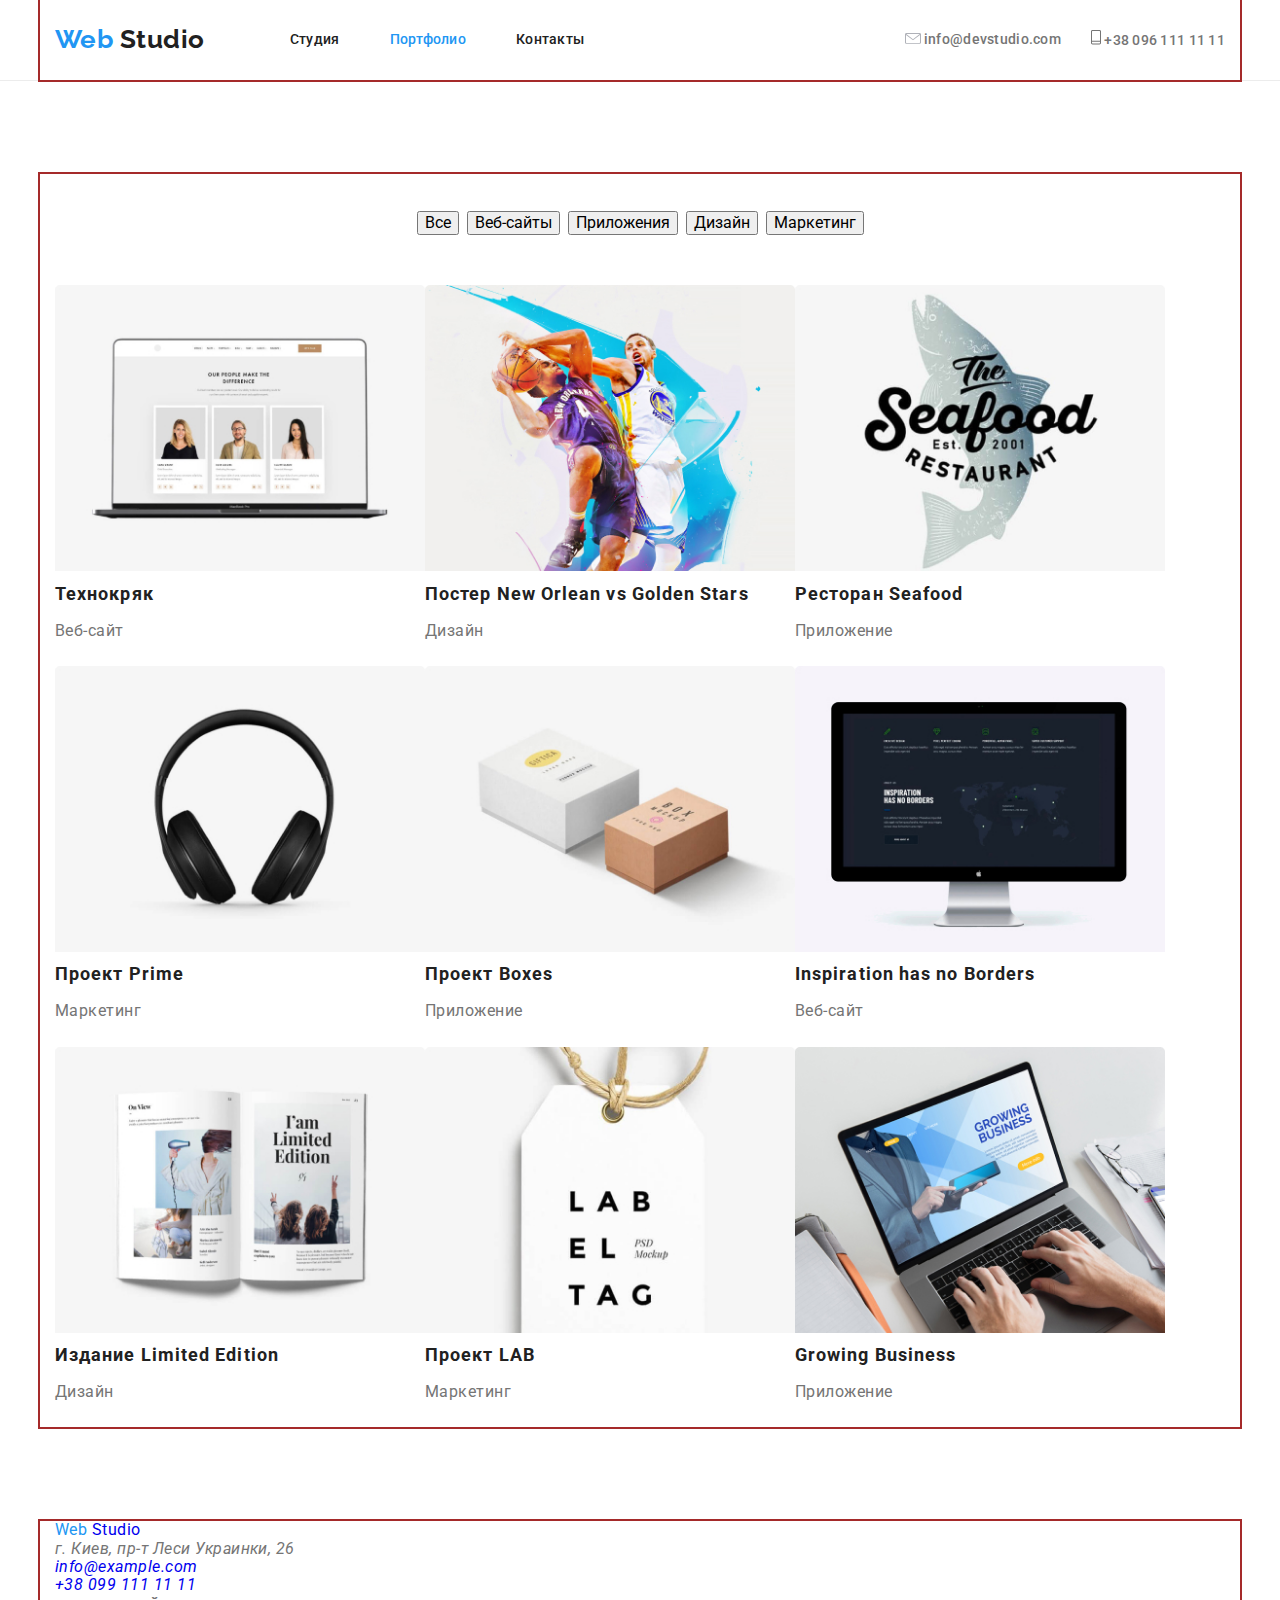
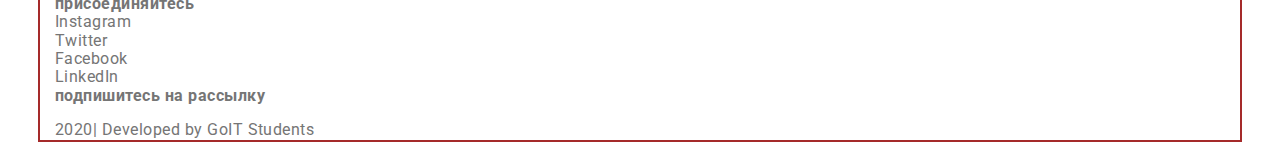
==== commit 27d18413: "работает не весь цсс" ====
--- a/portfolio.html
+++ b/portfolio.html
@@ -77,12 +77,9 @@
           <ul class="examples-flex">
             <li class="examples-item">
               <a href="">
-                <img
-                  src="./images/portf-one.jpg"
-                  alt="Веб-сайт Технокряк"
-                  width="380"
-                  height="294"
-                />
+                <img src="./images/portf-one.jpg" alt="Веб-сайт Технокряк" width="370" />
+              </a>
+               
                 <p class="examples-text">
                   Технокряк это современная площадка распространения
                   коронавируса. Компании используют эту платформу для цифрового
@@ -93,12 +90,11 @@
               </a>
             </li>
             <li class="examples-item">
-              <a href="">
+              <a href="" class="block">
                 <img
                   src="./images/portf-two.jpg"
                   alt="Постер New Orlean vs Golden Stars"
-                  width="380"
-                  height="294"
+                  width="370"
                 />
                 <p class="examples-text">
                   Технокряк это современная площадка распространения
@@ -116,8 +112,7 @@
                 <img
                   src="./images/portf-three.jpg"
                   alt="Веб-приложение для ресторана Seafood"
-                  width="380"
-                  height="294"
+                  width="370"
                 />
                 <p class="examples-text">
                   Технокряк это современная площадка распространения
@@ -133,8 +128,7 @@
                 <img
                   src="./images/portf-four.jpg"
                   alt="Проект Prime"
-                  width="380"
-                  height="294"
+                  width="370"
                 />
                 <p class="examples-text">
                   Технокряк это современная площадка распространения
@@ -150,8 +144,7 @@
                 <img
                   src="./images/portf-five.jpg"
                   alt="Приложение для проекта Boxes"
-                  width="380"
-                  height="294"
+                  width="370"
                 />
                 <p class="examples-text">
                   Технокряк это современная площадка распространения
@@ -167,8 +160,7 @@
                 <img
                   src="./images/portf-six.jpg"
                   alt="Веб-сайт Inspiration has no Borders"
-                  width="380"
-                  height="294"
+                  width="370"
                 />
                 <p class="examples-text">
                   Технокряк это современная площадка распространения
@@ -184,8 +176,7 @@
                 <img
                   src="./images/portf-seven.jpg"
                   alt="Дизайн Издания Limited Edition"
-                  width="380"
-                  height="294"
+                  width="370"
                 />
                 <p class="examples-text">
                   Технокряк это современная площадка распространения
@@ -201,8 +192,7 @@
                 <img
                   src="./images/portf-eight.jpg"
                   alt="Проект LAB"
-                  width="380"
-                  height="294"
+                  width="370"
                 />
                 <p class="examples-text">
                   Технокряк это современная площадка распространения
@@ -218,8 +208,7 @@
                 <img
                   src="./images/portf-nine.jpg"
                   alt="Приложение для Growing Business"
-                  width="380"
-                  height="294"
+                  width="370"
                 />
                 <p class="examples-text">
                   Технокряк это современная площадка распространения
@@ -239,32 +228,31 @@
     <footer class="footer">
       <div class="container">
         <div class="footer-flex">
-          <address class="adress">
-            <ul class="adress-block">
-              <li>
-                <a href="./" class="logo-footer block"
-                  ><span class="logo-parth-one">Web</span
-                  ><span class="logo-parth-three"> Studio</span></a
-                >
-              </li>
-              <li>г. Киев, пр-т Леси Украинки, 26</li>
-              <li>
-                <a href="mailto:info@example.com" class="adress-link block"
-                  >info@example.com</a
-                >
-              </li>
-              <li>
-                <a href="tel:+380991111111" class="adress-link block"
-                  >+38 099 111 11 11</a
-                >
-              </li>
-            </ul>
-          </address>
-
-          <div class="direction-futter">
+          <div class="adress-block">
+            <a href="./" class="logo-footer block"
+              ><span class="logo-parth-one">Web</span
+              ><span class="logo-parth-three"> Studio</span>
+            </a>
+            <address class="adress">
+              <ul>
+                <li class="adress-item">г. Киев, пр-т Леси Украинки, 26</li>
+                <li class="adress-item">
+                  <a href="mailto:info@example.com" class="adress-link block"
+                    >info@example.com</a
+                  >
+                </li>
+                <li class="adress-item">
+                  <a href="tel:+380991111111" class="adress-link block"
+                    >+38 099 111 11 11</a
+                  >
+                </li>
+              </ul>
+            </address>
+          </div>
+
+          <div class="social-block">
             <b class="invoke">присоединяйтесь</b>
-
-            <ul class="footer-flex">
+            <ul class="direction">
               <li>
                 <a href="" aria-label="Ссылка на Instagram" class="social-link"
                   >Instagram</a
@@ -287,8 +275,10 @@
               </li>
             </ul>
           </div>
+          <div>
+            <b class="invoke">подпишитесь на рассылку</b>
+          </div>
         </div>
-
         <p class="autor">2020| Developed by GoIT Students</p>
       </div>
     </footer>
--- a/css/styles.css
+++ b/css/styles.css
@@ -7,6 +7,9 @@
   --secondary-f-lightgrey-color: rgba(255, 255, 255, 0.6);
   --secondary-flightgrey-color: rgba(255, 255, 255, 0.4);
   --accent-blue-color: #2196f3;
+  --border-footer: rgba(255, 255, 255, 0.1);
+  --border-header: #ececec;
+  --footer-bgc: #2f303a;
 }
 
 body {
@@ -16,6 +19,10 @@
   letter-spacing: 0.03em;
 }
 
+header {
+  border-bottom: 1px solid var(--border-header);
+}
+
 a {
   text-decoration: none;
 }
@@ -28,12 +35,14 @@
 }
 
 .container {
-  width: 1230px;
+  width: 1200px;
   margin-left: auto;
   margin-right: auto;
   padding-left: 15px;
   padding-right: 15px;
-}
+  outline: 2px solid brown;
+}
+
 /* Шапка сайта */
 
 .flex {
@@ -43,7 +52,7 @@
 
 .logo-header {
   display: block;
-  margin-right: 86px;
+  margin-right: 85px;
   padding-top: 24px;
   padding-bottom: 25px;
 
@@ -63,7 +72,7 @@
 
 .logo-nav {
   display: flex;
-
+  align-items: center;
   font-weight: 500;
   font-size: 14px;
   line-height: 1.14;
@@ -73,7 +82,6 @@
 .logo-nav-item:not(:last-child) {
   margin-right: 50px;
 }
-
 .page {
   color: var(--secondary-black-color);
   padding-top: 32px;
@@ -92,6 +100,9 @@
 .right {
   margin-left: auto;
 }
+.right > .logo-nav-item:not(:last-child) {
+  margin-right: 30px;
+}
 
 .contact {
   color: var(--primary-grey-color);
@@ -110,7 +121,7 @@
 
 .hero-title {
   margin-top: 0px;
-  margin-bottom: 46px;
+  margin-bottom: 30px;
 
   color: var(--primary-white-color);
   font-weight: 900;
@@ -142,6 +153,7 @@
 .benefits {
   padding-top: 94px;
   padding-bottom: 94px;
+  border-bottom: 1px solid var(--border-header);
 }
 
 .benefits-title {
@@ -152,7 +164,7 @@
 }
 
 .benefits-box {
-  width: calc((100%-4 * 30) * 5);
+  width: calc((100%-3 * 30) / 4);
 }
 
 .benefits-box:not(:last-child) {
@@ -194,13 +206,13 @@
 
 /* Чем мы занимаемся */
 .directions {
-  padding-bottom: 113px;
+  padding-top: 94px;
+  padding-bottom: 94px;
 }
 
 .directions-title {
   margin-top: 0px;
   margin-bottom: 50px;
-
   color: var(--secondary-black-color);
   text-align: center;
   font-weight: 700;
@@ -215,7 +227,9 @@
 .directions-item:not(:last-child) {
   margin-right: 30px;
 }
-
+.directions-item {
+  width: calc((100%-2 * 30) / 3);
+}
 .items {
   display: block;
 }
@@ -238,8 +252,8 @@
 /* Наша команда */
 
 .team {
-  padding-top: 75px;
-  padding-bottom: 113px;
+  padding-top: 94px;
+  padding-bottom: 94px;
 
   background: var(--secondary-lightgrey-color);
 }
@@ -261,6 +275,7 @@
 
 .team-item:not(:last-child) {
   margin-right: 30px;
+  width: calc((100%-3 * 30) / 4);
 }
 
 .team-subtitle {
@@ -293,7 +308,7 @@
 /* Наши клиенты */
 
 .section-clients {
-  padding-top: 75px;
+  padding-top: 94px;
   padding-bottom: 94px;
 }
 
@@ -314,6 +329,7 @@
 
 .clients-item:not(:last-child) {
   margin-right: 30px;
+  width: calc((100%-5 * 30) / 6);
 }
 
 .link-item {
@@ -323,7 +339,7 @@
 /* Наши работы */
 
 .section-examples {
-  padding-top: 94px;
+  padding-top: 93px;
   padding-bottom: 94px;
 }
 
@@ -345,18 +361,23 @@
 
 .examples-flex {
   display: flex;
-  width: 1200px;
   flex-wrap: wrap;
+  /* width: 1170px;
+  background-color: crimson; */
 }
 
 .examples-item {
-  /* width: calc((100%-2 * 30) * 3); */
+  /* display: block; */
+  width: calc((100%-2 * 30) / 3);
+  /* align-items: center;
   margin-right: 30px;
-}
-
-.examples-item:nth-child(3n) {
+  outline: 1px solid blue;
+} */
+
+/* .examples-item:nth-child(3n) {
   margin-right: 0px;
-}
+  background-color: darkgoldenrod;
+} */
 
 .filter-item .button {
   color: var(--secondary-black-color);
@@ -417,39 +438,61 @@
 .footer {
   padding-top: 48px;
   padding-bottom: 21px;
-
-  color: var(--primary-white-color);
-  background: var(--secondary-dakrgrey-color);
-}
-
-.footer-flex {
-  display: flex;
-}
-
-.direction-futter {
-  flex-direction: column;
+  color: var(--primary-white-color);
+  background: var(--footer-bgc);
+}
+
+.logo-footer {
+  font-family: Raleway, sans-serif;
+  font-weight: 700;
+  font-size: 22px;
+  line-height: 1.18;
+  text-decoration: none;
+  margin-bottom: 10px;
+}
+
+.logo-parth-three {
+  color: var(--primary-white-color);
 }
 
 .adress {
   font-style: normal;
   font-size: 14px;
   line-height: 1.71;
+  margin-bottom: 28px;
 }
 
 .adress-block {
-  margin-right: 179px;
-}
-
-.logo-footer {
-  font-family: Raleway, sans-serif;
-  font-weight: 700;
-  font-size: 22px;
-  line-height: 1.18;
-  text-decoration: none;
-}
-
-.logo-parth-three {
-  color: var(--primary-white-color);
+  margin-right: 69px;
+}
+
+.adress-item {
+  margin-bottom: 9px;
+}
+
+.adress-link {
+  color: var(--secondary-f-lightgrey-color);
+}
+
+.footer .social-link {
+  color: var(--primary-white-color);
+}
+
+.footer .social-link:hover {
+  color: var(--accent-blue-color);
+}
+
+.social-block {
+  margin-right: 94px;
+}
+
+.footer-flex {
+  display: flex;
+  align-items: center;
+}
+
+.direction {
+  display: flex;
 }
 
 .invoke {
@@ -461,26 +504,11 @@
   margin-bottom: 21px;
 }
 
-.footer-block {
-  display: block;
-}
-
-.adress-link {
-  color: var(--secondary-f-lightgrey-color);
-}
-
-.footer .social-link {
-  color: var(--primary-white-color);
-}
-
-.footer .social-link:hover {
-  color: var(--accent-blue-color);
-}
-
 .autor {
   margin-top: 0px;
   margin-bottom: 0px;
-
+  border-top: 1px solid var(--border-footer);
+  padding-top: 18px;
   color: var(--secondary-flightgrey-color);
   font-size: 12px;
   line-height: 2;
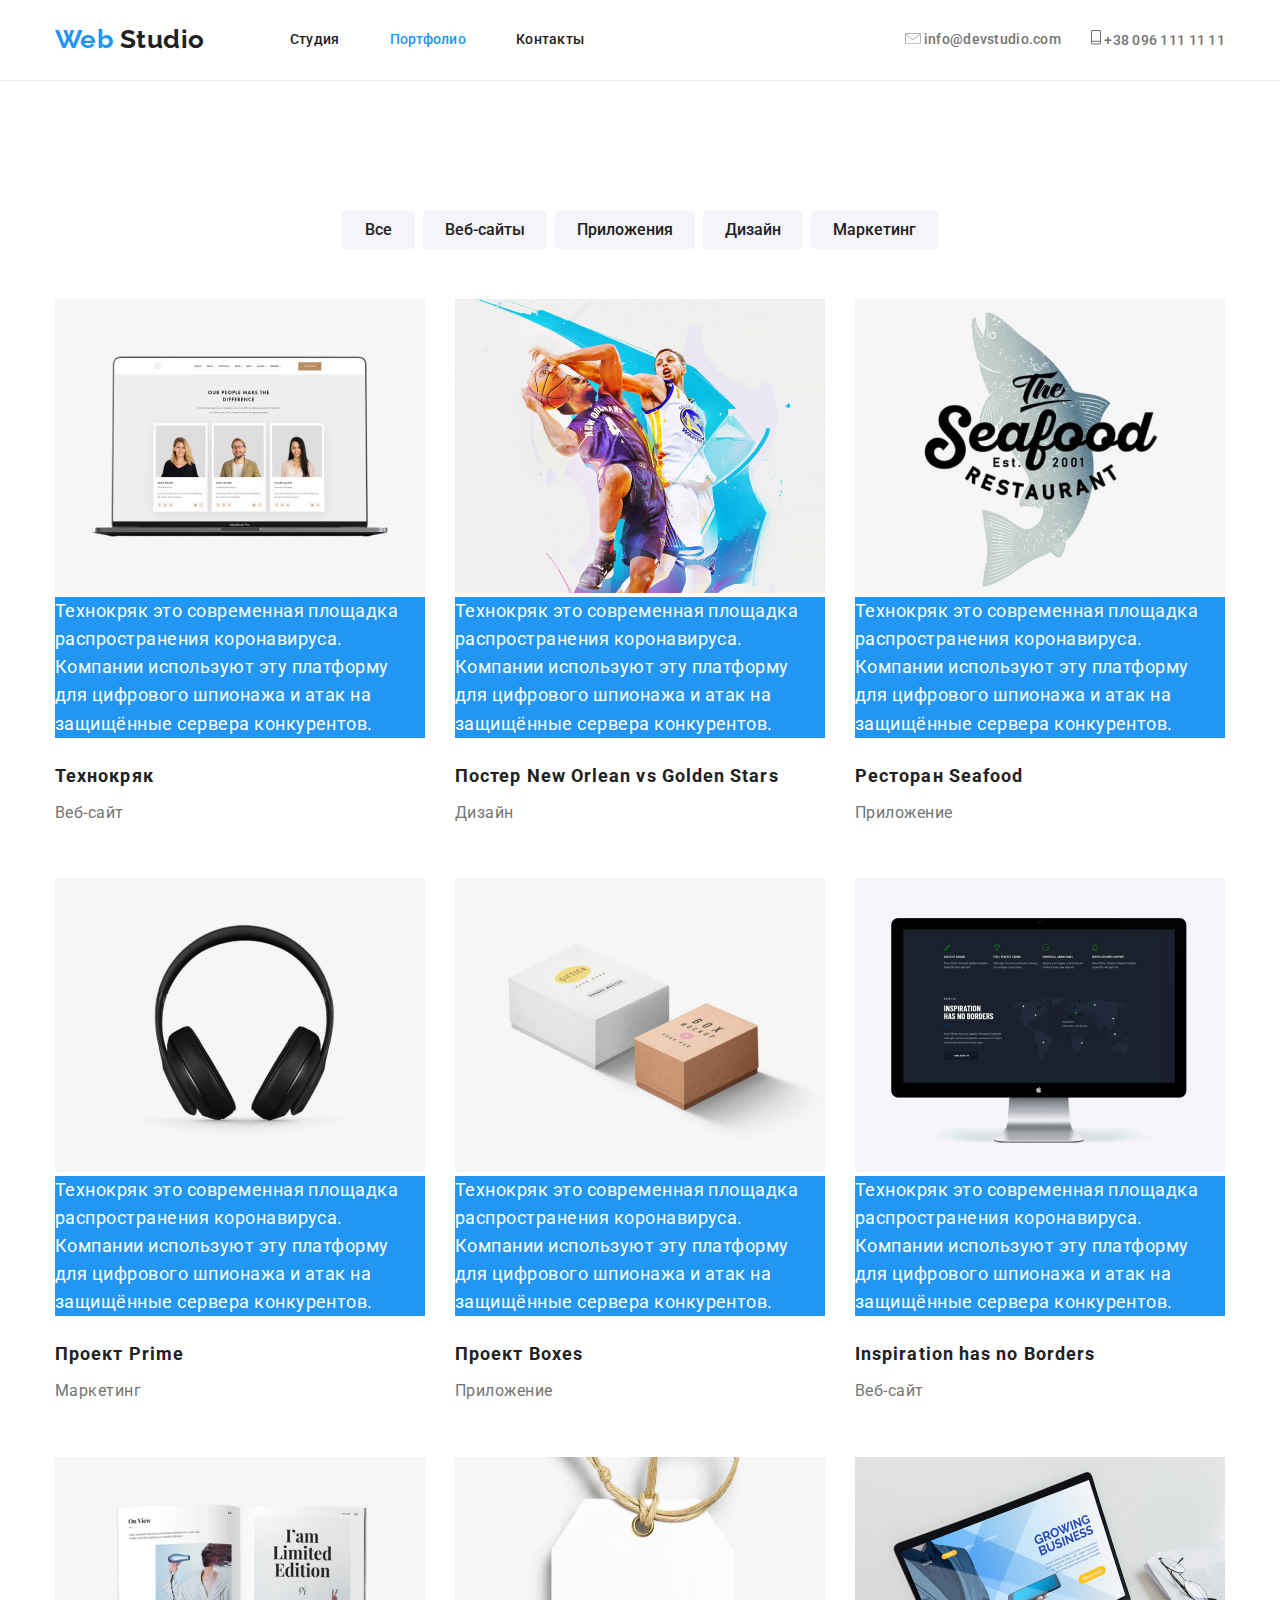
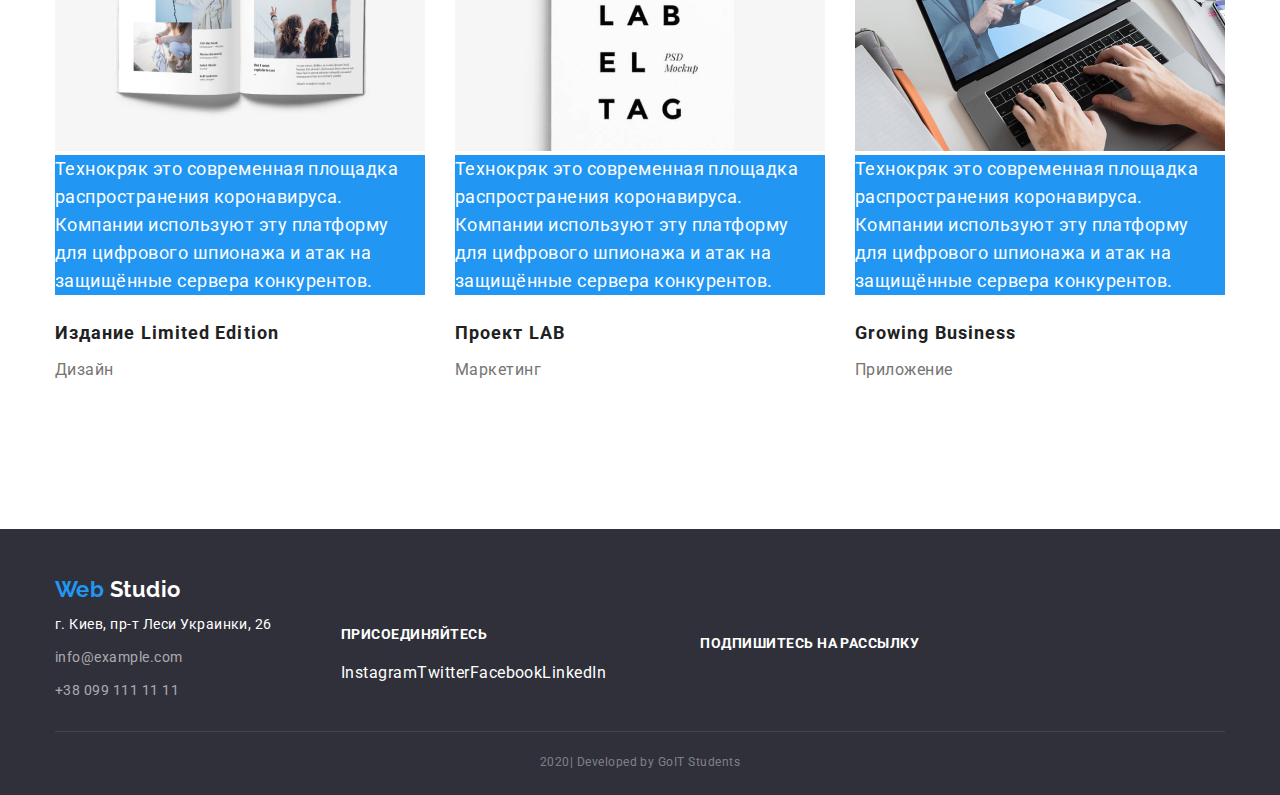
==== commit f399e08f: "Исправлены все недочеты геометрии" ====
--- a/portfolio.html
+++ b/portfolio.html
@@ -77,22 +77,28 @@
           <ul class="examples-flex">
             <li class="examples-item">
               <a href="">
-                <img src="./images/portf-one.jpg" alt="Веб-сайт Технокряк" width="370" />
-              </a>
-               
-                <p class="examples-text">
-                  Технокряк это современная площадка распространения
-                  коронавируса. Компании используют эту платформу для цифрового
-                  шпионажа и атак на защищённые сервера конкурентов.
-                </p>
-                <h2 class="examples-title">Технокряк</h2>
-                <p class="example-button">Веб-сайт</p>
-              </a>
-            </li>
-            <li class="examples-item">
-              <a href="" class="block">
-                <img
-                  src="./images/portf-two.jpg"
+                <div>
+                  <img
+                    src="./images/p-one.jpg"
+                    alt="Веб-сайт Технокряк"
+                    width="370"
+                  />
+                  <p class="examples-text">
+                    Технокряк это современная площадка распространения
+                    коронавируса. Компании используют эту платформу для
+                    цифрового шпионажа и атак на защищённые сервера конкурентов.
+                  </p>
+                </div>
+                <div>
+                  <h2 class="examples-title">Технокряк</h2>
+                  <p class="example-button">Веб-сайт</p>
+                </div>
+              </a>
+            </li>
+            <li class="examples-item">
+              <a href="">
+                <img
+                  src="./images/p-two.jpg"
                   alt="Постер New Orlean vs Golden Stars"
                   width="370"
                 />
@@ -110,7 +116,7 @@
             <li class="examples-item">
               <a href="">
                 <img
-                  src="./images/portf-three.jpg"
+                  src="./images/p-three.jpg"
                   alt="Веб-приложение для ресторана Seafood"
                   width="370"
                 />
@@ -125,11 +131,7 @@
             </li>
             <li class="examples-item">
               <a href="">
-                <img
-                  src="./images/portf-four.jpg"
-                  alt="Проект Prime"
-                  width="370"
-                />
+                <img src="./images/p-four.jpg" alt="Проект Prime" width="370" />
                 <p class="examples-text">
                   Технокряк это современная площадка распространения
                   коронавируса. Компании используют эту платформу для цифрового
@@ -142,7 +144,7 @@
             <li class="examples-item">
               <a href="">
                 <img
-                  src="./images/portf-five.jpg"
+                  src="./images/p-five.jpg"
                   alt="Приложение для проекта Boxes"
                   width="370"
                 />
@@ -158,7 +160,7 @@
             <li class="examples-item">
               <a href="">
                 <img
-                  src="./images/portf-six.jpg"
+                  src="./images/p-six.jpg"
                   alt="Веб-сайт Inspiration has no Borders"
                   width="370"
                 />
@@ -174,7 +176,7 @@
             <li class="examples-item">
               <a href="">
                 <img
-                  src="./images/portf-seven.jpg"
+                  src="./images/p-seven.jpg"
                   alt="Дизайн Издания Limited Edition"
                   width="370"
                 />
@@ -189,11 +191,7 @@
             </li>
             <li class="examples-item">
               <a href="">
-                <img
-                  src="./images/portf-eight.jpg"
-                  alt="Проект LAB"
-                  width="370"
-                />
+                <img src="./images/p-eight.jpg" alt="Проект LAB" width="370" />
                 <p class="examples-text">
                   Технокряк это современная площадка распространения
                   коронавируса. Компании используют эту платформу для цифрового
@@ -206,7 +204,7 @@
             <li class="examples-item">
               <a href="">
                 <img
-                  src="./images/portf-nine.jpg"
+                  src="./images/p-nine.jpg"
                   alt="Приложение для Growing Business"
                   width="370"
                 />
--- a/css/styles.css
+++ b/css/styles.css
@@ -40,7 +40,6 @@
   margin-right: auto;
   padding-left: 15px;
   padding-right: 15px;
-  outline: 2px solid brown;
 }
 
 /* Шапка сайта */
@@ -362,22 +361,19 @@
 .examples-flex {
   display: flex;
   flex-wrap: wrap;
-  /* width: 1170px;
-  background-color: crimson; */
 }
 
 .examples-item {
-  /* display: block; */
-  width: calc((100%-2 * 30) / 3);
-  /* align-items: center;
+  display: block;
+  width: 370px;
   margin-right: 30px;
-  outline: 1px solid blue;
-} */
-
-/* .examples-item:nth-child(3n) {
+  margin-bottom: 30px;
+}
+
+.examples-item:nth-child(3n) {
   margin-right: 0px;
-  background-color: darkgoldenrod;
-} */
+  /* background-color: darkgoldenrod; */
+}
 
 .filter-item .button {
   color: var(--secondary-black-color);
@@ -386,6 +382,7 @@
   font-size: 16px;
   line-height: 1.63;
   text-align: center;
+
   padding: 6px 22px;
   min-width: 73px;
   border: none;
@@ -405,8 +402,6 @@
 .examples-text {
   margin-top: 0px;
   margin-bottom: 0px;
-  /* Скрывала временно */
-  display: none;
 
   color: var(--primary-white-color);
   background: var(--accent-blue-color);
@@ -415,7 +410,7 @@
 }
 
 .examples-title {
-  margin-top: 0px;
+  margin-top: 20px;
   margin-bottom: 4px;
 
   color: var(--secondary-black-color);
